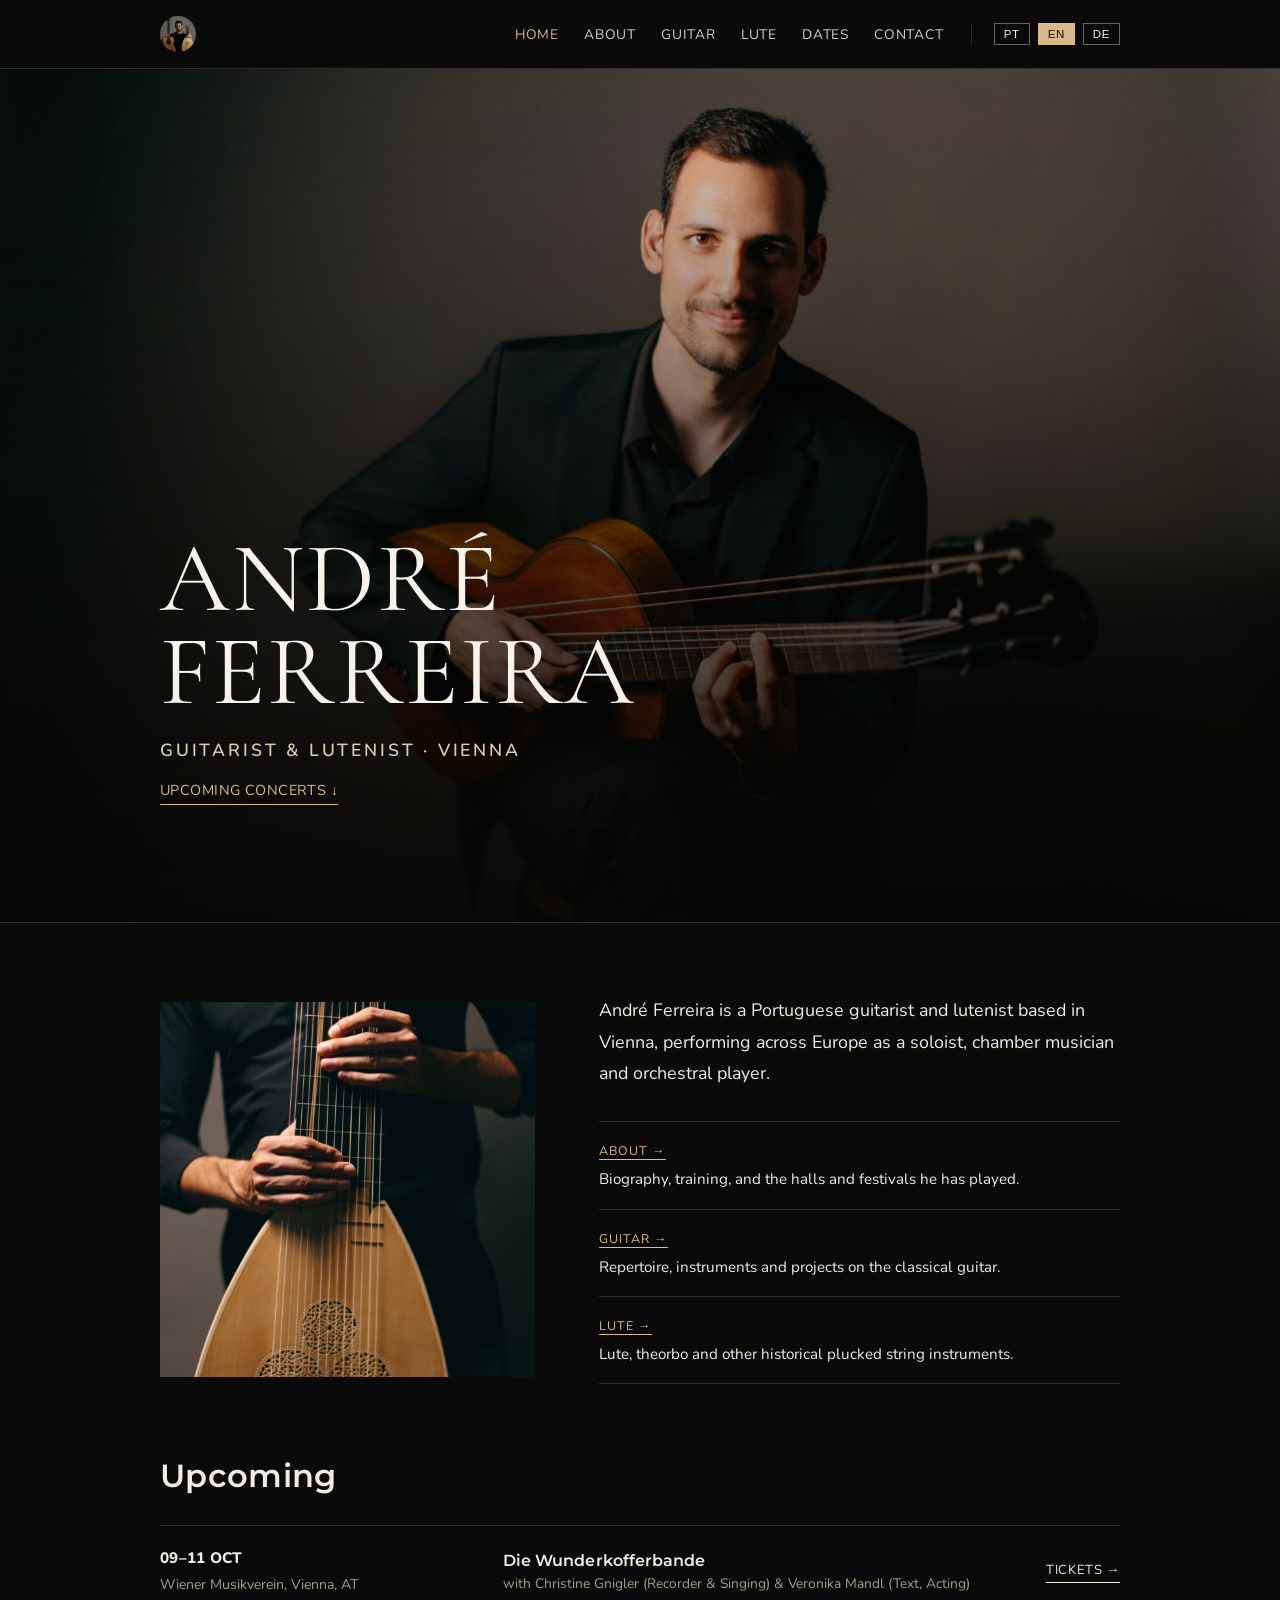
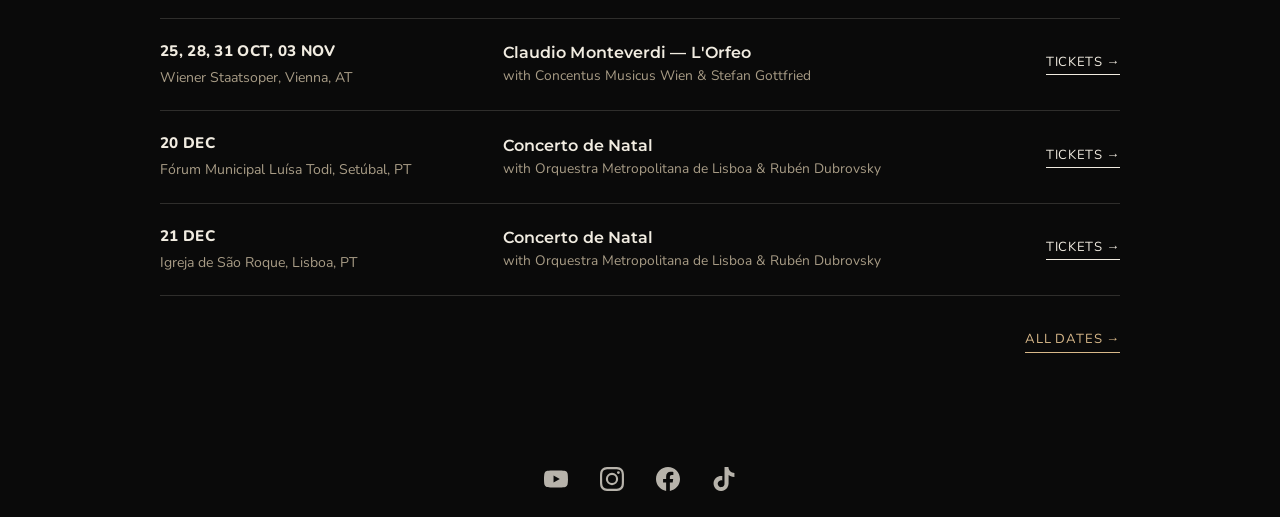
==== index.html @ c520667d "ensino now part of about text" ====
<!DOCTYPE html>
<html lang="pt">
<head>
<title>André Ferreira — Guitarrista &amp; Alaudista</title>
<meta name="description" content="André Ferreira, guitarrista e alaudista português radicado em Viena. Concertos, biografia e contacto.">
<!-- The hero photo is the LCP element. It is a CSS background, so the browser
     cannot discover it until style.css has parsed; this starts it immediately. -->
<link rel="preload" as="image" href="assets/img/hero.jpg" fetchpriority="high">
<!-- head:start -->
<meta charset="UTF-8">
<meta name="viewport" content="width=device-width, initial-scale=1.0">
<!-- Fonts: connect early and load without blocking render. Only the weights
     the CSS actually uses are requested — Cormorant is the hero name alone
     (400), Montserrat the headings (600/700), Nunito the body (400) plus
     600/700/800 for the eyebrow, concert dates and video caption. -->
<link rel="preconnect" href="https://fonts.googleapis.com">
<link rel="preconnect" href="https://fonts.gstatic.com" crossorigin>
<link rel="preload" as="style" href="https://fonts.googleapis.com/css2?family=Cormorant+Garamond:wght@400&family=Montserrat:wght@600;700&family=Nunito:wght@400;600;700;800&display=swap">
<link rel="stylesheet" href="https://fonts.googleapis.com/css2?family=Cormorant+Garamond:wght@400&family=Montserrat:wght@600;700&family=Nunito:wght@400;600;700;800&display=swap" media="print" onload="this.media='all'">
<noscript><link rel="stylesheet" href="https://fonts.googleapis.com/css2?family=Cormorant+Garamond:wght@400&family=Montserrat:wght@600;700&family=Nunito:wght@400;600;700;800&display=swap"></noscript>
<link rel="icon" type="image/png" sizes="32x32" href="assets/img/favicon-32.png">
<link rel="icon" type="image/png" sizes="192x192" href="assets/img/favicon-192.png">
<!-- iOS ignores transparency here and composites onto black, so this one
     is the plain square photo and iOS applies its own rounded mask. -->
<link rel="apple-touch-icon" href="assets/img/apple-touch-icon.png">
<link rel="stylesheet" href="assets/css/style.css">
<!-- head:end -->
</head>
<body>

<!-- nav:start -->
  <header class="topbar">
    <a class="mono" href="index.html">
      <img src="assets/img/logo-128.jpg" alt="André Ferreira — início">
    </a>
    <button class="burger" id="burgerBtn" aria-label="Menu" aria-expanded="false">
      <span></span><span></span><span></span>
    </button>
    <nav class="menu" id="menu">
      <a href="index.html" aria-current="page" data-i18n="nav.home">Início</a>
      <a href="pages/about.html" data-i18n="nav.about">Sobre</a>
      <a href="pages/guitar.html" data-i18n="nav.guitar">Guitarra</a>
      <a href="pages/lute.html" data-i18n="nav.lute">Alaúde</a>
      <a href="pages/dates.html" data-i18n="nav.dates">Datas</a>
      <a href="pages/contact.html" data-i18n="nav.contact">Contacto</a>
      <div class="langs">
        <button data-lang="pt" aria-pressed="true">PT</button>
        <button data-lang="en" aria-pressed="false">EN</button>
        <button data-lang="de" aria-pressed="false">DE</button>
      </div>
    </nav>
  </header>
<!-- nav:end -->

  <section class="hero">
    <div class="hero-inner">
      <h1 data-i18n="hero.name">André<br>Ferreira</h1>
      <p class="eyebrow" data-i18n="hero.eyebrow">Guitarra &amp; Alaúde · Viena</p>
      <a class="cta" href="#concerts" data-i18n="hero.cta">Próximos concertos ↓</a>
    </div>
  </section>

  <section class="intro">
    <div class="intro-photo">
      <img src="assets/img/bio.jpg" alt="André Ferreira a tocar alaúde" loading="lazy">
    </div>
    <div class="intro-body">
      <div class="intro-text" data-i18n="home.about">
      <!-- text:home.about:start -->
      <p>André Ferreira é guitarrista e alaudista português, com base em Viena. Dedica-se à guitarra clássica e aos instrumentos históricos de corda dedilhada, apresentando-se a solo, em música de câmara e com agrupamentos especializados em música antiga.</p>
      <!-- text:home.about:end -->
    </div>
      <div class="intro-links">
        <a class="ilink" href="pages/about.html">
          <span class="ilabel" data-i18n="nav.about">Sobre</span>
          <span class="idesc" data-i18n="home.about.d">Percurso artístico, ensino, colaborações, salas e festivais.</span>
        </a>
        <a class="ilink" href="pages/guitar.html">
          <span class="ilabel" data-i18n="nav.guitar">Guitarra</span>
          <span class="idesc" data-i18n="home.guitar.d">Repertório, projetos e colaborações.</span>
        </a>
        <a class="ilink" href="pages/lute.html">
          <span class="ilabel" data-i18n="nav.lute">Alaúde</span>
          <span class="idesc" data-i18n="home.lute.d">Alaúde e tiorba, repertório e projetos.</span>
        </a>
      </div>
    </div>
  </section>

  <section class="concerts-wrap" id="concerts">
    <h2 data-i18n="home.dates.h">Próximos</h2>
    <!-- events:next:start -->
      <div class="clist">
        <div class="crow">
          <div class="when">
            <time class="date" datetime="2026-10-09" data-end="2026-10-11" data-pt="09–11 OUT" data-en="09–11 OCT" data-de="09–11 OKT">09–11 OUT</time>
            <div class="venue">Wiener Musikverein, Vienna, AT</div>
          </div>
          <div class="title">
            <span class="tname" data-pt="Die Wunderkofferbande" data-en="Die Wunderkofferbande" data-de="Die Wunderkofferbande">Die Wunderkofferbande</span>
            <span class="performers" data-pt="com Christine Gnigler (Recorder &amp; Singing) &amp; Veronika Mandl (Text, Acting)" data-en="with Christine Gnigler (Recorder &amp; Singing) &amp; Veronika Mandl (Text, Acting)" data-de="mit Christine Gnigler (Recorder &amp; Singing) &amp; Veronika Mandl (Text, Acting)">com Christine Gnigler (Recorder &amp; Singing) &amp; Veronika Mandl (Text, Acting)</span>
          </div>
          <a class="tix" href="https://musikverein.at/konzert/?id=000e0e8f" target="_blank" rel="noopener" data-i18n="concerts.tickets">Bilhetes →</a>
        </div>
        <div class="crow">
          <div class="when">
            <time class="date" datetime="2026-10-25" data-dates="2026-10-25 2026-10-28 2026-10-31 2026-11-03" data-pt="25, 28, 31 OUT, 03 NOV" data-en="25, 28, 31 OCT, 03 NOV" data-de="25, 28, 31 OKT, 03 NOV">25, 28, 31 OUT, 03 NOV</time>
            <div class="venue">Wiener Staatsoper, Vienna, AT</div>
          </div>
          <div class="title">
            <span class="tname" data-pt="Claudio Monteverdi — L&#x27;Orfeo" data-en="Claudio Monteverdi — L&#x27;Orfeo" data-de="Claudio Monteverdi — L&#x27;Orfeo">Claudio Monteverdi — L&#x27;Orfeo</span>
            <span class="performers" data-pt="com Concentus Musicus Wien &amp; Stefan Gottfried" data-en="with Concentus Musicus Wien &amp; Stefan Gottfried" data-de="mit Concentus Musicus Wien &amp; Stefan Gottfried">com Concentus Musicus Wien &amp; Stefan Gottfried</span>
          </div>
          <a class="tix" href="https://www.wiener-staatsoper.at/kalender/detail/lorfeo/2026-10-28/" target="_blank" rel="noopener" data-i18n="concerts.tickets">Bilhetes →</a>
        </div>
        <div class="crow">
          <div class="when">
            <time class="date" datetime="2026-12-20" data-pt="20 DEZ" data-en="20 DEC" data-de="20 DEZ">20 DEZ</time>
            <div class="venue">Fórum Municipal Luísa Todi, Setúbal, PT</div>
          </div>
          <div class="title">
            <span class="tname" data-pt="Concerto de Natal" data-en="Concerto de Natal" data-de="Concerto de Natal">Concerto de Natal</span>
            <span class="performers" data-pt="com Orquestra Metropolitana de Lisboa &amp; Rubén Dubrovsky" data-en="with Orquestra Metropolitana de Lisboa &amp; Rubén Dubrovsky" data-de="mit Orquestra Metropolitana de Lisboa &amp; Rubén Dubrovsky">com Orquestra Metropolitana de Lisboa &amp; Rubén Dubrovsky</span>
          </div>
          <a class="tix" href="https://www.metropolitana.pt/programacao/concerto-de-natal-13/" target="_blank" rel="noopener" data-i18n="concerts.tickets">Bilhetes →</a>
        </div>
        <div class="crow">
          <div class="when">
            <time class="date" datetime="2026-12-21" data-pt="21 DEZ" data-en="21 DEC" data-de="21 DEZ">21 DEZ</time>
            <div class="venue">Igreja de São Roque, Lisboa, PT</div>
          </div>
          <div class="title">
            <span class="tname" data-pt="Concerto de Natal" data-en="Concerto de Natal" data-de="Concerto de Natal">Concerto de Natal</span>
            <span class="performers" data-pt="com Orquestra Metropolitana de Lisboa &amp; Rubén Dubrovsky" data-en="with Orquestra Metropolitana de Lisboa &amp; Rubén Dubrovsky" data-de="mit Orquestra Metropolitana de Lisboa &amp; Rubén Dubrovsky">com Orquestra Metropolitana de Lisboa &amp; Rubén Dubrovsky</span>
          </div>
          <a class="tix" href="https://www.metropolitana.pt/programacao/concerto-de-natal-14/" target="_blank" rel="noopener" data-i18n="concerts.tickets">Bilhetes →</a>
        </div>
      </div>
    <!-- events:next:end -->
    <a class="cta cta-block" href="pages/dates.html" data-i18n="home.dates.all">Todas as datas →</a>
  </section>


<!-- footer:start -->
  <footer class="foot">
    <!-- Icons are inline SVG so they inherit currentColor and cost no extra
         request. aria-label carries the name; the glyph itself is decorative. -->
    <ul class="social">
      <li><a href="https://www.youtube.com/@andrealmeidaferreira" target="_blank" rel="noopener" aria-label="YouTube">
        <svg viewBox="0 0 24 24" aria-hidden="true"><path d="M23.498 6.186a3.016 3.016 0 0 0-2.122-2.136C19.505 3.545 12 3.545 12 3.545s-7.505 0-9.377.505A3.017 3.017 0 0 0 .502 6.186C0 8.07 0 12 0 12s0 3.93.502 5.814a3.016 3.016 0 0 0 2.122 2.136c1.871.505 9.376.505 9.376.505s7.505 0 9.377-.505a3.015 3.015 0 0 0 2.122-2.136C24 15.93 24 12 24 12s0-3.93-.502-5.814zM9.545 15.568V8.432L15.818 12l-6.273 3.568z"/></svg>
      </a></li>
      <li><a href="https://www.instagram.com/andreferreira_music" target="_blank" rel="noopener" aria-label="Instagram">
        <svg viewBox="0 0 24 24" aria-hidden="true"><path d="M12 2.163c3.204 0 3.584.012 4.85.07 3.252.148 4.771 1.691 4.919 4.919.058 1.265.069 1.645.069 4.849 0 3.205-.012 3.584-.069 4.849-.149 3.225-1.664 4.771-4.919 4.919-1.266.058-1.644.07-4.85.07-3.204 0-3.584-.012-4.849-.07-3.26-.149-4.771-1.699-4.919-4.92-.058-1.265-.07-1.644-.07-4.849 0-3.204.013-3.583.07-4.849.149-3.227 1.664-4.771 4.919-4.919 1.266-.057 1.645-.069 4.849-.069zM12 0C8.741 0 8.333.014 7.053.072 2.695.272.273 2.69.073 7.052.014 8.333 0 8.741 0 12c0 3.259.014 3.668.072 4.948.2 4.358 2.618 6.78 6.98 6.98C8.333 23.986 8.741 24 12 24c3.259 0 3.668-.014 4.948-.072 4.354-.2 6.782-2.618 6.979-6.98.059-1.28.073-1.689.073-4.948 0-3.259-.014-3.667-.072-4.947-.196-4.354-2.617-6.78-6.979-6.98C15.668.014 15.259 0 12 0zm0 5.838a6.162 6.162 0 1 0 0 12.324 6.162 6.162 0 0 0 0-12.324zM12 16a4 4 0 1 1 0-8 4 4 0 0 1 0 8zm6.406-11.845a1.44 1.44 0 1 0 0 2.881 1.44 1.44 0 0 0 0-2.881z"/></svg>
      </a></li>
      <li><a href="https://www.facebook.com/profile.php?id=61575838910372" target="_blank" rel="noopener" aria-label="Facebook">
        <svg viewBox="0 0 24 24" aria-hidden="true"><path d="M24 12.073c0-6.627-5.373-12-12-12s-12 5.373-12 12c0 5.99 4.388 10.954 10.125 11.854v-8.385H7.078v-3.47h3.047V9.43c0-3.007 1.792-4.669 4.533-4.669 1.312 0 2.686.235 2.686.235v2.953H15.83c-1.491 0-1.956.925-1.956 1.874v2.25h3.328l-.532 3.47h-2.796v8.385C19.612 23.027 24 18.062 24 12.073z"/></svg>
      </a></li>
      <li><a href="https://www.tiktok.com/@andreferreira_music" target="_blank" rel="noopener" aria-label="TikTok">
        <svg viewBox="0 0 24 24" aria-hidden="true"><path d="M12.525.02c1.31-.02 2.61-.01 3.91-.02.08 1.53.63 3.09 1.75 4.17 1.12 1.11 2.7 1.62 4.24 1.79v4.03c-1.44-.05-2.89-.35-4.2-.97-.57-.26-1.1-.59-1.62-.93-.01 2.92.01 5.84-.02 8.75-.08 1.4-.54 2.79-1.35 3.94-1.31 1.92-3.58 3.17-5.91 3.21-1.43.08-2.86-.31-4.08-1.03-2.02-1.19-3.44-3.37-3.65-5.71-.02-.5-.03-1-.01-1.49.18-1.9 1.12-3.72 2.58-4.96 1.66-1.44 3.98-2.13 6.15-1.72.02 1.48-.04 2.96-.04 4.44-.99-.32-2.15-.23-3.02.37-.63.41-1.11 1.04-1.36 1.75-.21.51-.15 1.07-.14 1.61.24 1.64 1.82 3.02 3.5 2.87 1.12-.01 2.19-.66 2.77-1.61.19-.33.4-.67.41-1.06.1-1.79.06-3.57.07-5.36.01-4.03-.01-8.05.02-12.07z"/></svg>
      </a></li>
    </ul>
  </footer>

  <!-- Page texts, generated from content/<page>/<block>_<lang>.md. Loaded first so
       main.js can merge it into its own dictionary. -->
  <script src="assets/js/content.js"></script>
  <script src="assets/js/main.js"></script>
<!-- footer:end -->
</body>
</html>
---- assets/css/style.css ----
/* André Ferreira — site styles
   Palette: all-black ground, light cream type, light-wood accent.
   Fonts: Cormorant Garamond (display) + Nunito (body).
*/

:root{
  --black:#0a0a0a; --bg:#0a0a0a; --ink:#f1ece1; --sub:#a89c86; --line:rgba(241,236,225,.16); --wood:#d9b98a;
  /* --font-display is the hero name only; everything else that used to be
     Cormorant is now the geometric sans. */
  --font-display:'Cormorant Garamond',Georgia,serif;
  --font-heading:'Montserrat',-apple-system,BlinkMacSystemFont,'Segoe UI',sans-serif;
  --font-body:'Nunito',-apple-system,BlinkMacSystemFont,'Segoe UI',sans-serif;
  /* Lateral gutters: one eighth of the viewport each side, so content sits in
     the middle six columns of a notional 8. Floored so phones keep a usable
     margin rather than 12.5% of 375px. */
  --pad:max(22px,12.5vw);
}

*{ box-sizing:border-box; }
/* In-page jumps would otherwise land with the heading tucked under the sticky
   bar, which is 69px tall. */
[id]{ scroll-margin-top:88px; }
html{ scroll-behavior:smooth; }
@media(prefers-reduced-motion:reduce){ html{ scroll-behavior:auto; } }
html,body{ margin:0; padding:0; }
body{ background:var(--bg); color:var(--ink); font-family:var(--font-body); }
a{ color:inherit; }
img{ max-width:100%; display:block; }

/* top bar */
/* Sticky rather than fixed: it stays in normal flow, so the hero still
   starts below it instead of sliding under and losing the top of the photo.
   The hairline matters — bar and page background are the same black, so
   without it content appears to dissolve into the bar as you scroll. */
.topbar{ background:var(--black); color:#f2ede2; display:flex; align-items:center; justify-content:space-between;
  padding:16px var(--pad); gap:clamp(14px,2vw,32px); position:sticky; top:0; z-index:10; border-bottom:1px solid var(--line); }
/* The circle is CSS, not a pre-masked file — the source stays a plain square. */
.mono{ width:36px; height:36px; border-radius:50%; overflow:hidden; display:block;
  flex:0 0 auto; text-decoration:none; background:#131010; }
.mono img{ width:100%; height:100%; object-fit:cover; display:block; }
.burger{ appearance:none; background:none; border:0; cursor:pointer; padding:6px; display:flex; flex-direction:column; gap:5px; }
.burger span{ width:24px; height:2px; background:#f2ede2; display:block; }
.menu{ position:absolute; top:100%; right:var(--pad); background:var(--black); color:#f2ede2; padding:18px 22px; display:none; flex-direction:column; gap:12px; min-width:200px; border:1px solid rgba(242,237,226,.15); z-index:5; }
.menu.open{ display:flex; }
.menu a{ text-decoration:none; color:inherit; font-size:.86rem; letter-spacing:.05em; text-transform:uppercase; opacity:.88; }
.menu a:hover{ opacity:1; }
.menu a[aria-current="page"]{ opacity:1; color:var(--wood); }
.menu .langs{ display:flex; gap:8px; padding-top:8px; border-top:1px solid rgba(242,237,226,.15); }
.menu .langs button{ appearance:none; background:none; border:1px solid rgba(242,237,226,.4); color:#f2ede2; font-size:.72rem; letter-spacing:.05em; padding:4px 9px; cursor:pointer; }
.menu .langs button[aria-pressed="true"]{ background:var(--wood); border-color:var(--wood); color:#141005; }

/* Narrow first: the menu is a dropdown behind the burger. From 768px up — iPad
   portrait included — there is room for all six items plus the language buttons
   on one line, so the whole thing flattens into the bar and the burger goes.
   Width, not user agent: iPadOS Safari reports itself as macOS, so sniffing
   would miss the very device this targets. */
@media(min-width:768px){
  .burger{ display:none; }
  .menu{ position:static; display:flex; flex-direction:row; align-items:center;
    gap:clamp(14px,2vw,30px); background:none; border:0; padding:0; min-width:0; }
  .menu .langs{ padding:0 0 0 clamp(14px,1.8vw,22px); margin-left:2px;
    border-top:0; border-left:1px solid rgba(242,237,226,.15); }
}
/* Comfortable tap targets while it is still a dropdown. */
@media(max-width:767px){
  .menu{ gap:2px; padding:10px 22px 18px; }
  .menu a{ padding:9px 0; }
}

/* hero */
/* The hero box carries the photo's own 3:2 ratio and nothing else constrains
   its height, so the image always scales to the page width and `cover` has
   nothing to crop — no min-height, which would make the box taller than 3:2 on
   narrower windows and clip the sides instead. */
.hero{ position:relative; aspect-ratio:3/2; background:
    linear-gradient(180deg, rgba(6,5,4,.05) 0%, rgba(6,5,4,.75) 78%, rgba(6,5,4,.92) 100%),
    /* Top-anchored so the head is never cut in the cropped (narrow) case. */
    url('../img/hero.jpg') 50% 0% / cover no-repeat,
    radial-gradient(circle at 32% 30%, #6b5d4f 0%, #453a30 42%, #221c16 100%);
  display:block; }
/* The hero is now taller than the screen on most displays, so the name is
   pinned to the bottom of the FIRST screenful rather than the bottom of the
   photo — otherwise it would open below the fold. Falls back to the hero's own
   bottom when the photo is the shorter of the two. */
/* Phones: a 3:2 landscape frame is only about 260px tall at 390px wide, which
   wastes the screen and pulls the next section up into view. Drop the ratio and
   give it most of the viewport instead — `cover` then scales the photo by
   height and trims the sides, so it reads as a portrait crop and nothing is
   lost off the top. svh rather than vh so mobile browser chrome doesn't make
   the hero taller than the visible area. */
@media(max-width:767px){
  .hero{ aspect-ratio:auto; min-height:82vh; min-height:82svh; }
}

.hero-inner{ position:absolute; left:0; right:0; top:0; height:min(88vh,100%);
  display:flex; flex-direction:column; justify-content:flex-end; align-items:flex-start;
  padding:0 var(--pad) clamp(30px,6vw,56px); color:#f7f3ea; }
.hero .eyebrow{ font-size:1.1rem; letter-spacing:.16em; text-transform:uppercase; margin:0 0 18px; color:#d9cdb2; font-weight:600; }
/* 7vw rather than 9vw: the cap is then reached at ~1417px instead of ~1102px,
   so the name starts scaling down as soon as the window leaves a full
   desktop width rather than holding its maximum well into laptop sizes. */
.hero h1{ font-family:var(--font-display); font-weight:400; font-size:clamp(3rem,9vw,6.2rem); line-height:.94; letter-spacing:.02em; text-transform:uppercase; margin:0 0 20px; text-wrap:balance; }
.hero .cta{ display:inline-flex; align-items:center; gap:8px; text-decoration:none; font-size:0.9rem; letter-spacing:.03em; padding-bottom:4px; }

/* bio */
/* photo beside a block of text — about / guitar / lute / contact.
   The four page photos are all 2:3 portrait. */
.split{ padding:clamp(40px,7vw,80px) var(--pad); display:grid; grid-template-columns:0.72fr 1fr;
  gap:clamp(28px,5vw,64px); align-items:center; }
.split-photo{ aspect-ratio:2/3; overflow:hidden; background:#131010; }
.split-photo img{ width:100%; height:100%; object-fit:cover; }
/* No max-width: the column itself is the measure, and the page's 1/8 gutter
   is the only thing holding the text off the right edge. */
.bio-body p{ font-size:1.12rem; line-height:1.75; color:var(--ink); margin:0 0 26px; }
.bio-body p:last-child{ margin-bottom:0; }
@media(max-width:767px){
  .split{ grid-template-columns:1fr; }
  .split-photo{ max-width:340px; }
}
/* Tablet: keep the two columns, but the text column runs tall at this width,
   which left the photo looking small and stranded mid-paragraph. Widen its
   share and align both to the top so they start on the same line. */
@media(min-width:768px) and (max-width:1023px){
  .split, .intro{ grid-template-columns:0.95fr 1fr; align-items:start; }
  /* Wider gutters mean less room for the bar; tighten it instead of dropping
     back to a burger at a width where the full nav still reads fine. */
  .menu{ gap:clamp(10px,1.4vw,18px); }
  .menu a{ font-size:.78rem; letter-spacing:.03em; }
  .menu .langs{ padding-left:12px; }
  .menu .langs button{ font-size:.66rem; padding:3px 7px; }
}

/* concerts */
.concerts-wrap{ padding:0 var(--pad) clamp(48px,8vw,88px); }
.concerts-wrap h2{ font-family:var(--font-heading); font-weight:600; font-size:clamp(1.5rem,2.6vw,2rem); letter-spacing:.01em; margin:0 0 30px; }
.concerts-wrap .note{ font-size:.82rem; color:var(--sub); margin:0 0 30px; }
.clist{ border-top:1px solid var(--line); }
/* Year markers in the archive. */
.cyear{ font-family:var(--font-heading); font-weight:700; font-size:1.35rem; letter-spacing:.06em;
  color:var(--ink); margin:0; padding:clamp(56px,7.5vw,112px) 0 14px; border-bottom:1px solid var(--line); }
.cyear:first-child{ padding-top:16px; }
.crow{ display:grid; grid-template-columns:minmax(190px,0.62fr) 1fr auto; align-items:center; gap:16px; padding:22px 0; border-bottom:1px solid var(--line); }
.crow .date{ display:block; font-weight:800; font-size:.95rem; letter-spacing:.02em; font-variant-numeric:tabular-nums; white-space:nowrap; }
.crow .title{ font-size:1.02rem; }
.crow .tname{ display:block; font-family:var(--font-heading); font-weight:600; letter-spacing:.005em; }
.crow .performers{ display:block; font-size:.86rem; line-height:1.45; color:var(--sub); margin-top:4px; }
.crow .venue{ margin-top:7px; font-size:.88rem; line-height:1.45; color:var(--sub); }
.crow .tix{ text-decoration:none; font-size:.82rem; letter-spacing:.05em; text-transform:uppercase; white-space:nowrap; border-bottom:1px solid var(--ink); padding-bottom:3px; }
@media(max-width:760px){ .crow{ grid-template-columns:1fr; gap:4px; padding:18px 0; } .crow .tix{ justify-self:start; margin-top:6px; } }

/* video / teaching */
.band{ padding:clamp(44px,7vw,72px) var(--pad); border-top:1px solid var(--line); }
.band h2{ font-family:var(--font-heading); font-weight:600; font-size:1.5rem; letter-spacing:.01em; margin:0 0 22px; }
.band .note{ font-size:.82rem; color:var(--sub); margin:-14px 0 24px; }
.video-card{ max-width:720px; margin-inline:auto; }
.video-thumb{ appearance:none; padding:0; width:100%; display:block; cursor:pointer; color:inherit; font:inherit;
position:relative; aspect-ratio:16/9; overflow:hidden; border:0; background:
radial-gradient(circle at 68% 32%, #3a322a 0%, #1c1712 62%, #100d0a 100%); }
.video-thumb img{ width:100%; height:100%; object-fit:cover; }
.video-thumb .play{ position:absolute; inset:0; margin:auto; width:64px; height:64px; border-radius:50%; background:rgba(243,239,230,.92); display:flex; align-items:center; justify-content:center; transition:background .15s; }
.video-thumb .play svg{ width:20px; height:20px; fill:#141005; margin-left:3px; }
.video-thumb:hover .play, .video-thumb:focus-visible .play{ background:var(--wood); }
/* replaces .video-thumb once play is pressed */
.video-player{ position:relative; aspect-ratio:16/9; overflow:hidden; background:#000; }
.video-player iframe{ position:absolute; inset:0; width:100%; height:100%; border:0; }
.video-caption{ display:flex; justify-content:space-between; align-items:baseline; gap:12px; padding-top:14px; flex-wrap:wrap; }
.video-caption .vt{ font-size:1.02rem; font-weight:700; }
.video-caption .vl{ text-decoration:none; font-size:.82rem; letter-spacing:.05em; text-transform:uppercase; border-bottom:1px solid var(--ink); padding-bottom:3px; white-space:nowrap; }
.prose{ max-width:60ch; font-size:1.05rem; line-height:1.7; }
.split .prose{ max-width:none; }

/* page header — every page but home opens with one */
.page-head{ padding:clamp(40px,7vw,72px) var(--pad) clamp(18px,3vw,28px); }
.page-head h1{ font-family:var(--font-heading); font-weight:600; font-size:clamp(1.9rem,4vw,2.9rem);
  line-height:1; letter-spacing:.02em; text-transform:uppercase; margin:0; }

/* home: photo left, introduction and the three section links right.
   Sits on the page background — no cards, no lighter panels. */
.intro{ padding:clamp(44px,7vw,72px) var(--pad); border-top:1px solid var(--line);
  display:grid; grid-template-columns:0.72fr 1fr; gap:clamp(28px,5vw,64px); align-items:center; }
.intro-photo{ aspect-ratio:1/1; overflow:hidden; background:#131010; }
.intro-photo img{ width:100%; height:100%; object-fit:cover; }
.intro-text{ margin:0 0 clamp(22px,3vw,32px); font-size:1.12rem; line-height:1.75; color:var(--ink); max-width:52ch; }
.intro-text p{ margin:0 0 16px; }
.intro-text p:last-child{ margin-bottom:0; }
.intro-links{ display:flex; flex-direction:column; border-top:1px solid var(--line); }
.ilink{ display:block; text-decoration:none; color:inherit; padding:17px 0;
  border-bottom:1px solid var(--line); }
.ilabel{ display:inline-block; font-size:.78rem; letter-spacing:.08em; text-transform:uppercase;
  color:var(--wood); margin-bottom:7px; }
.ilabel::after{ content:' →'; }
.idesc{ display:block; font-size:.95rem; line-height:1.6; color:var(--ink); max-width:48ch; }
@media(max-width:767px){
  .intro{ grid-template-columns:1fr; }
  .intro-photo{ max-width:340px; }
}

/* a cta used as a standalone block rather than inside the hero */
/* .cta outside the hero had no rule at all, so this link fell back to browser
   defaults. Match the ticket links instead; .hero .cta still overrides it. */
.cta{ display:inline-flex; align-items:center; gap:8px; text-decoration:none;
  font-size:.82rem; letter-spacing:.06em; text-transform:uppercase;
  border-bottom:1px solid var(--wood); padding-bottom:4px; }
.cta:hover, .cta:focus-visible{ color:var(--wood); }
/* Pushed right so it lines up with the ticket links above it. display:flex
   (not the inline-flex it inherits from .cta) makes it block-level, which
   is what lets the auto left margin do the pushing; fit-content keeps the
   underline hugging the text rather than spanning the row. */
.cta-block{ display:flex; width:fit-content; margin:34px 0 0 auto; }
.prose + .cta{ margin-top:26px; }

/* dates page: the archive reads quieter than the upcoming list */
.concerts-wrap.past{ border-top:1px solid var(--line); padding-top:clamp(44px,7vw,72px); }
/* The archive never renders ticket links (build.py passes tickets=False), so
   it drops that third track and splits the full width evenly instead. */
/* No rule under the heading — the first year heading below it already carries
   one, and two lines 30px apart read as a mistake. */
.concerts-wrap.past .clist{ border-top:0; }
.concerts-wrap.past .crow{ padding:15px 0; grid-template-columns:1fr 1fr; }
.concerts-wrap.past .crow .date, .concerts-wrap.past .crow .tname{ color:var(--sub); }
.concerts-wrap.past .crow .performers{ font-size:.82rem; }

/* prose blocks are now containers holding paragraphs, not paragraphs */
.prose p{ margin:0 0 20px; }
.prose p:last-child{ margin-bottom:0; }

/* contact */
.contact-list{ list-style:none; margin:28px 0 0; padding:0; border-top:1px solid var(--line); max-width:560px; }
.contact-list li{ display:flex; flex-wrap:wrap; gap:6px 24px; align-items:baseline;
  padding:16px 0; border-bottom:1px solid var(--line); }
.contact-list .clabel{ flex:0 0 96px; font-size:.72rem; letter-spacing:.08em; text-transform:uppercase; color:var(--sub); }
.contact-list a{ text-decoration:none; border-bottom:1px solid var(--wood); padding-bottom:2px; }

/* contact: the press kit, under the email and sharing its column width. The
   link and the line under it are generated with the file itself
   (scripts/press_kit.py), so the size and photo count can't drift from what is
   actually in the zip — and a build that produced no kit leaves the block with
   nothing to click rather than a dead link. */
.presskit{ max-width:560px; margin-top:clamp(28px,4vw,40px); }
.presskit h2{ font-family:var(--font-heading); font-weight:600; font-size:1.15rem;
  letter-spacing:.01em; margin:0 0 9px; }
/* Set below the intro prose above it: this is a secondary offer, not a second
   paragraph of the same weight. */
.presskit .pk-desc{ font-size:.95rem; line-height:1.6; color:var(--ink); margin:0; max-width:48ch; }
.presskit .cta{ margin-top:20px; }
.presskit .pk-meta{ font-size:.78rem; letter-spacing:.04em; color:var(--sub); margin:12px 0 0; }

.foot{ background:var(--black); color:#e9e3d5; padding:26px var(--pad); display:flex; flex-wrap:wrap; gap:12px; justify-content:center; align-items:center; font-size:.82rem; }
.social{ list-style:none; display:flex; align-items:center; gap:32px; margin:0; padding:0; }
.social a{ display:block; color:#e9e3d5; opacity:.75; }
.social a:hover, .social a:focus-visible{ opacity:1; color:var(--wood); }
.social svg{ width:24px; height:24px; fill:currentColor; display:block; }

/* ---------- links -------------------------------------------------------
   One treatment for every text link: underlined in its own colour. The two
   directions are colour-swapped so you can tell at a glance whether a link
   keeps you on the site or takes you off it.
     stays here  -> wood, turns white on hover
     leaves here -> white, turns wood on hover
   "Leaves" is detected by target="_blank" and mailto:, both of which the
   markup already carries, so no extra classes are needed. */
.cta, .crow .tix, .video-caption .vl, .ilabel, .contact-list a{
  text-decoration:none;
  border-bottom:1px solid currentColor;
  color:var(--wood);
}
.cta:hover, .cta:focus-visible,
.crow .tix:hover, .crow .tix:focus-visible,
.video-caption .vl:hover, .video-caption .vl:focus-visible,
.ilink:hover .ilabel, .ilink:focus-visible .ilabel,
.contact-list a:hover, .contact-list a:focus-visible{ color:var(--ink); }

/* The class selectors above outrank a bare a[target], so the outbound rules
   repeat those classes to win the cascade rather than relying on order. */
a[target="_blank"], a[href^="mailto:"],
.cta[target="_blank"], .crow .tix[target="_blank"],
.video-caption .vl[target="_blank"],
.contact-list a[target="_blank"], .contact-list a[href^="mailto:"]{ color:var(--ink); }

a[target="_blank"]:hover, a[target="_blank"]:focus-visible,
a[href^="mailto:"]:hover, a[href^="mailto:"]:focus-visible,
.cta[target="_blank"]:hover, .cta[target="_blank"]:focus-visible,
.crow .tix[target="_blank"]:hover, .crow .tix[target="_blank"]:focus-visible,
.video-caption .vl[target="_blank"]:hover, .video-caption .vl[target="_blank"]:focus-visible,
.contact-list a[target="_blank"]:hover, .contact-list a[target="_blank"]:focus-visible,
.contact-list a[href^="mailto:"]:hover, .contact-list a[href^="mailto:"]:focus-visible{ color:var(--wood); }
/* Links inside the running text come from the Markdown — [label](url) in
   content/ — so they carry no class to hang a rule on. Same underline as
   every other text link; the colour rules above already tell a link that
   leaves the site from one that doesn't. */
.bio-body a, .prose a, .intro-text a{
  text-decoration:none;
  border-bottom:1px solid currentColor;
}

/* the footer icons keep their own scheme — no underline on a glyph */
.social a{ border-bottom:0; }
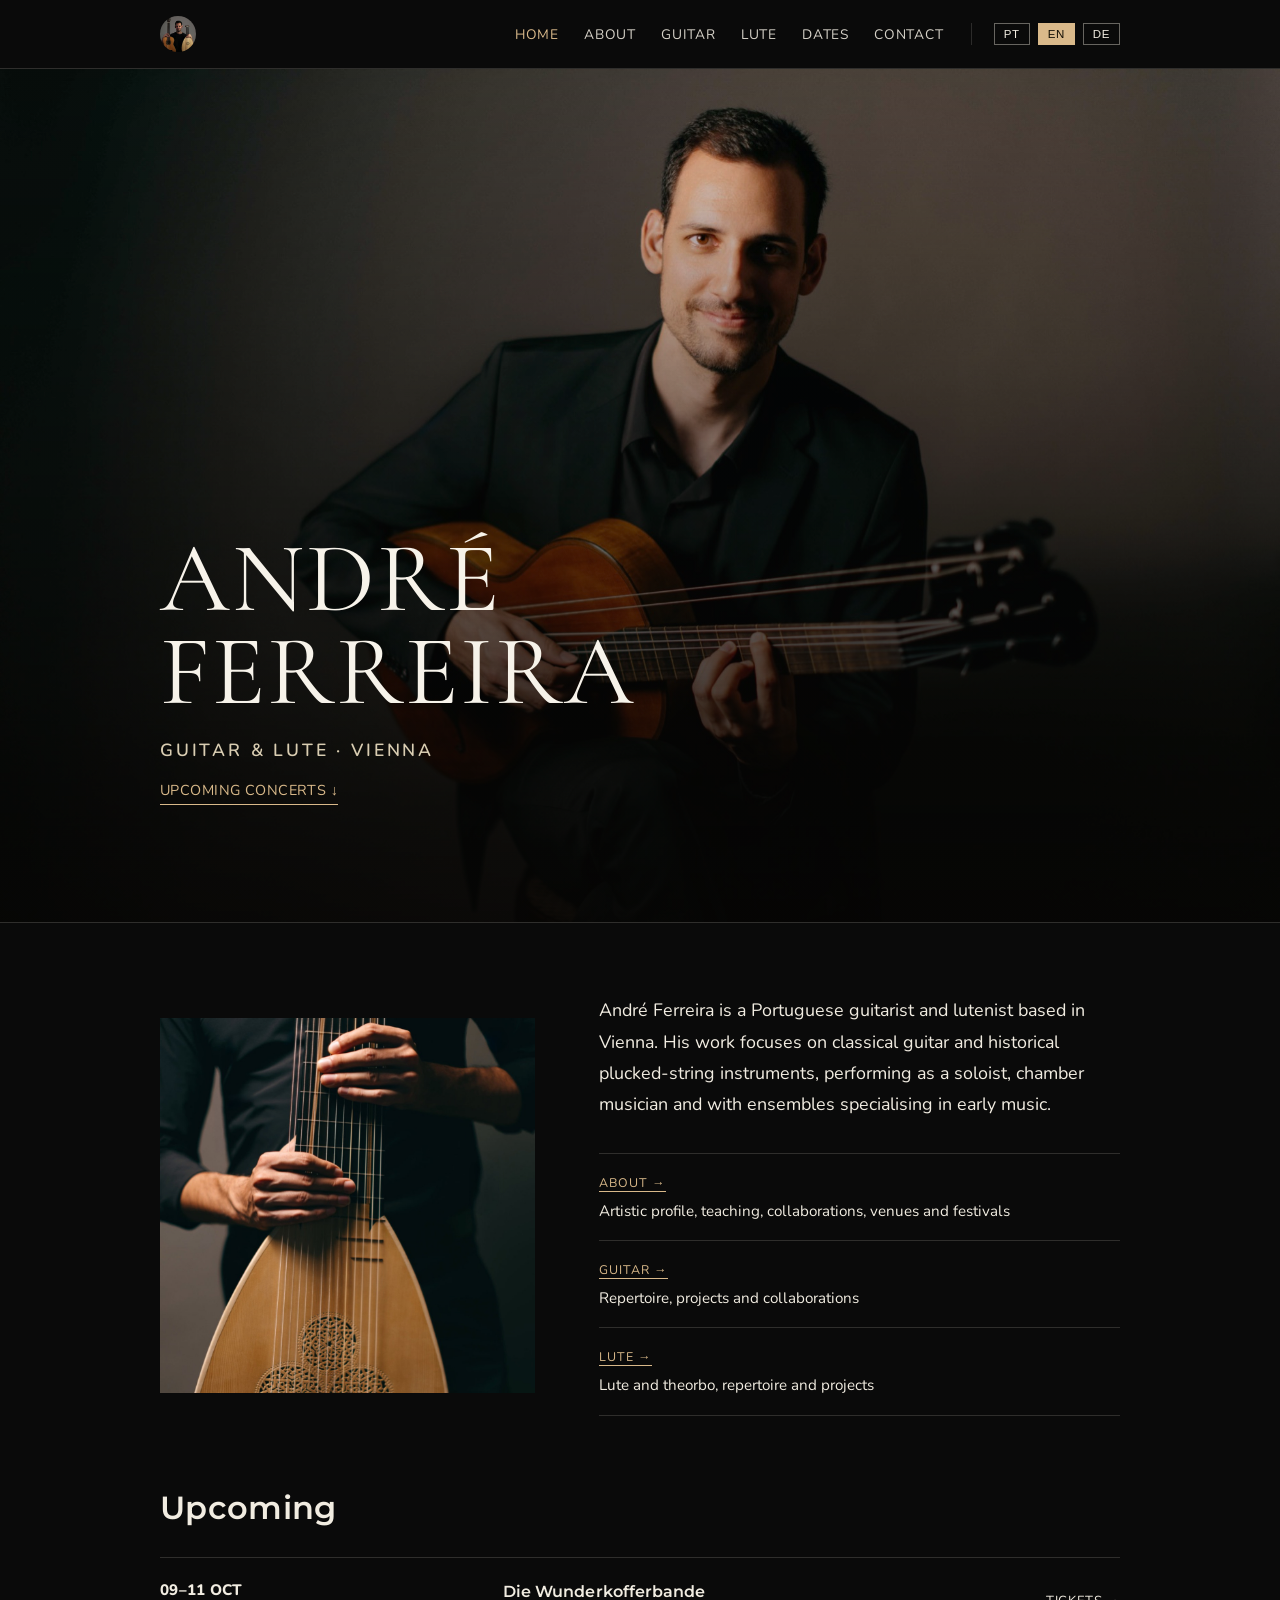
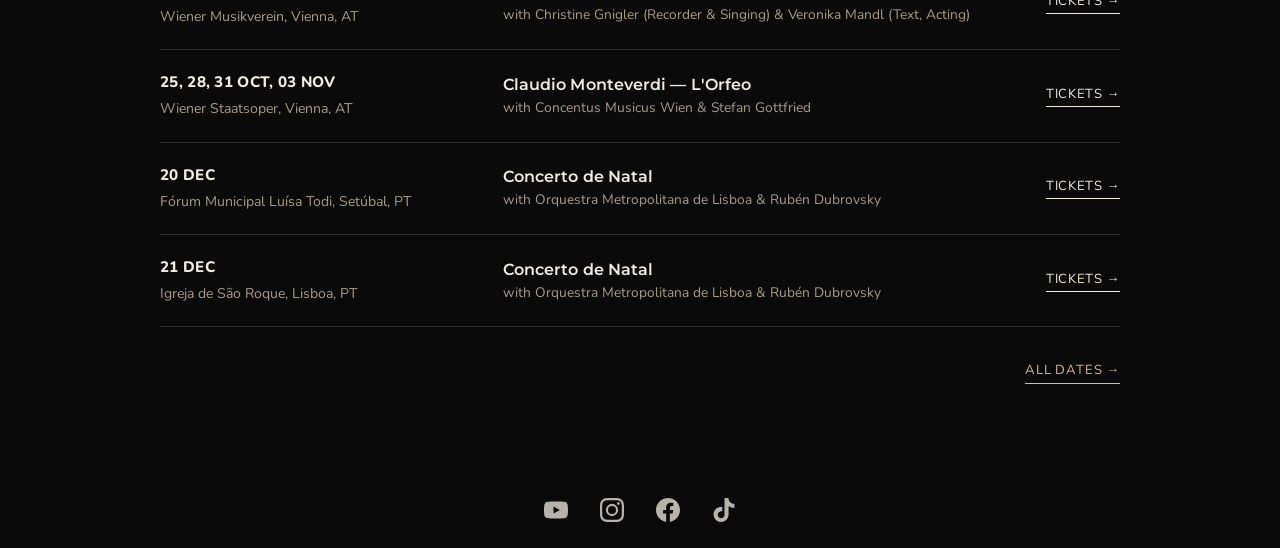
==== commit cf93bf39: "guitar md styling correction and photo switched with text" ====
--- a/index.html
+++ b/index.html
@@ -73,15 +73,15 @@
       <div class="intro-links">
         <a class="ilink" href="pages/about.html">
           <span class="ilabel" data-i18n="nav.about">Sobre</span>
-          <span class="idesc" data-i18n="home.about.d">Percurso artístico, ensino, colaborações, salas e festivais.</span>
+          <span class="idesc" data-i18n="home.about.d">Percurso artístico, ensino, colaborações, salas e festivais</span>
         </a>
         <a class="ilink" href="pages/guitar.html">
           <span class="ilabel" data-i18n="nav.guitar">Guitarra</span>
-          <span class="idesc" data-i18n="home.guitar.d">Repertório, projetos e colaborações.</span>
+          <span class="idesc" data-i18n="home.guitar.d">Repertório, projetos e colaborações</span>
         </a>
         <a class="ilink" href="pages/lute.html">
           <span class="ilabel" data-i18n="nav.lute">Alaúde</span>
-          <span class="idesc" data-i18n="home.lute.d">Alaúde e tiorba, repertório e projetos.</span>
+          <span class="idesc" data-i18n="home.lute.d">Alaúde e tiorba, repertório e projetos</span>
         </a>
       </div>
     </div>
--- a/assets/css/style.css
+++ b/assets/css/style.css
@@ -109,12 +109,22 @@
   gap:clamp(28px,5vw,64px); align-items:center; }
 .split-photo{ aspect-ratio:2/3; overflow:hidden; background:#131010; }
 .split-photo img{ width:100%; height:100%; object-fit:cover; }
+/* Guitar mirrors the split — words left, photo right — so two pages in a row
+   don't open with the same picture-then-text rhythm. The mirroring is done
+   with grid placement rather than by reordering the markup, so the photo
+   stays first in the source: stacked on a phone it still leads, as it does on
+   every other page. The column ratio flips with it, keeping the text on the
+   wider side. */
+.split.reverse{ grid-template-columns:1fr 0.72fr; }
+.split.reverse .split-photo{ grid-column:2; grid-row:1; }
+.split.reverse .split-body{ grid-column:1; grid-row:1; }
 /* No max-width: the column itself is the measure, and the page's 1/8 gutter
    is the only thing holding the text off the right edge. */
 .bio-body p{ font-size:1.12rem; line-height:1.75; color:var(--ink); margin:0 0 26px; }
 .bio-body p:last-child{ margin-bottom:0; }
 @media(max-width:767px){
-  .split{ grid-template-columns:1fr; }
+  .split, .split.reverse{ grid-template-columns:1fr; }
+  .split.reverse .split-photo, .split.reverse .split-body{ grid-column:auto; grid-row:auto; }
   .split-photo{ max-width:340px; }
 }
 /* Tablet: keep the two columns, but the text column runs tall at this width,
@@ -122,6 +132,7 @@
    share and align both to the top so they start on the same line. */
 @media(min-width:768px) and (max-width:1023px){
   .split, .intro{ grid-template-columns:0.95fr 1fr; align-items:start; }
+  .split.reverse{ grid-template-columns:1fr 0.95fr; }
   /* Wider gutters mean less room for the bar; tighten it instead of dropping
      back to a burger at a width where the full nav still reads fine. */
   .menu{ gap:clamp(10px,1.4vw,18px); }
@@ -169,6 +180,23 @@
 .prose{ max-width:60ch; font-size:1.05rem; line-height:1.7; }
 .split .prose{ max-width:none; }
 
+/* Headings written in the Markdown (## in content/) land inside a text block
+   with no class to hang a rule on. The site's heading face, sized to sit
+   under the page's own <h1> rather than compete with it; ### drops to the
+   small wood eyebrow the section labels use elsewhere. */
+.bio-body h2, .prose h2, .intro-text h2{
+  font-family:var(--font-heading); font-weight:600; font-size:1.3rem;
+  letter-spacing:.01em; line-height:1.3; margin:38px 0 14px;
+}
+.bio-body h3, .prose h3, .intro-text h3,
+.bio-body h4, .prose h4, .intro-text h4{
+  font-family:var(--font-heading); font-weight:600; font-size:.88rem;
+  letter-spacing:.08em; text-transform:uppercase; color:var(--wood);
+  margin:32px 0 10px;
+}
+/* A text that opens on a heading shouldn't push itself down the column. */
+.bio-body > :first-child, .prose > :first-child, .intro-text > :first-child{ margin-top:0; }
+
 /* page header — every page but home opens with one */
 .page-head{ padding:clamp(40px,7vw,72px) var(--pad) clamp(18px,3vw,28px); }
 .page-head h1{ font-family:var(--font-heading); font-weight:600; font-size:clamp(1.9rem,4vw,2.9rem);
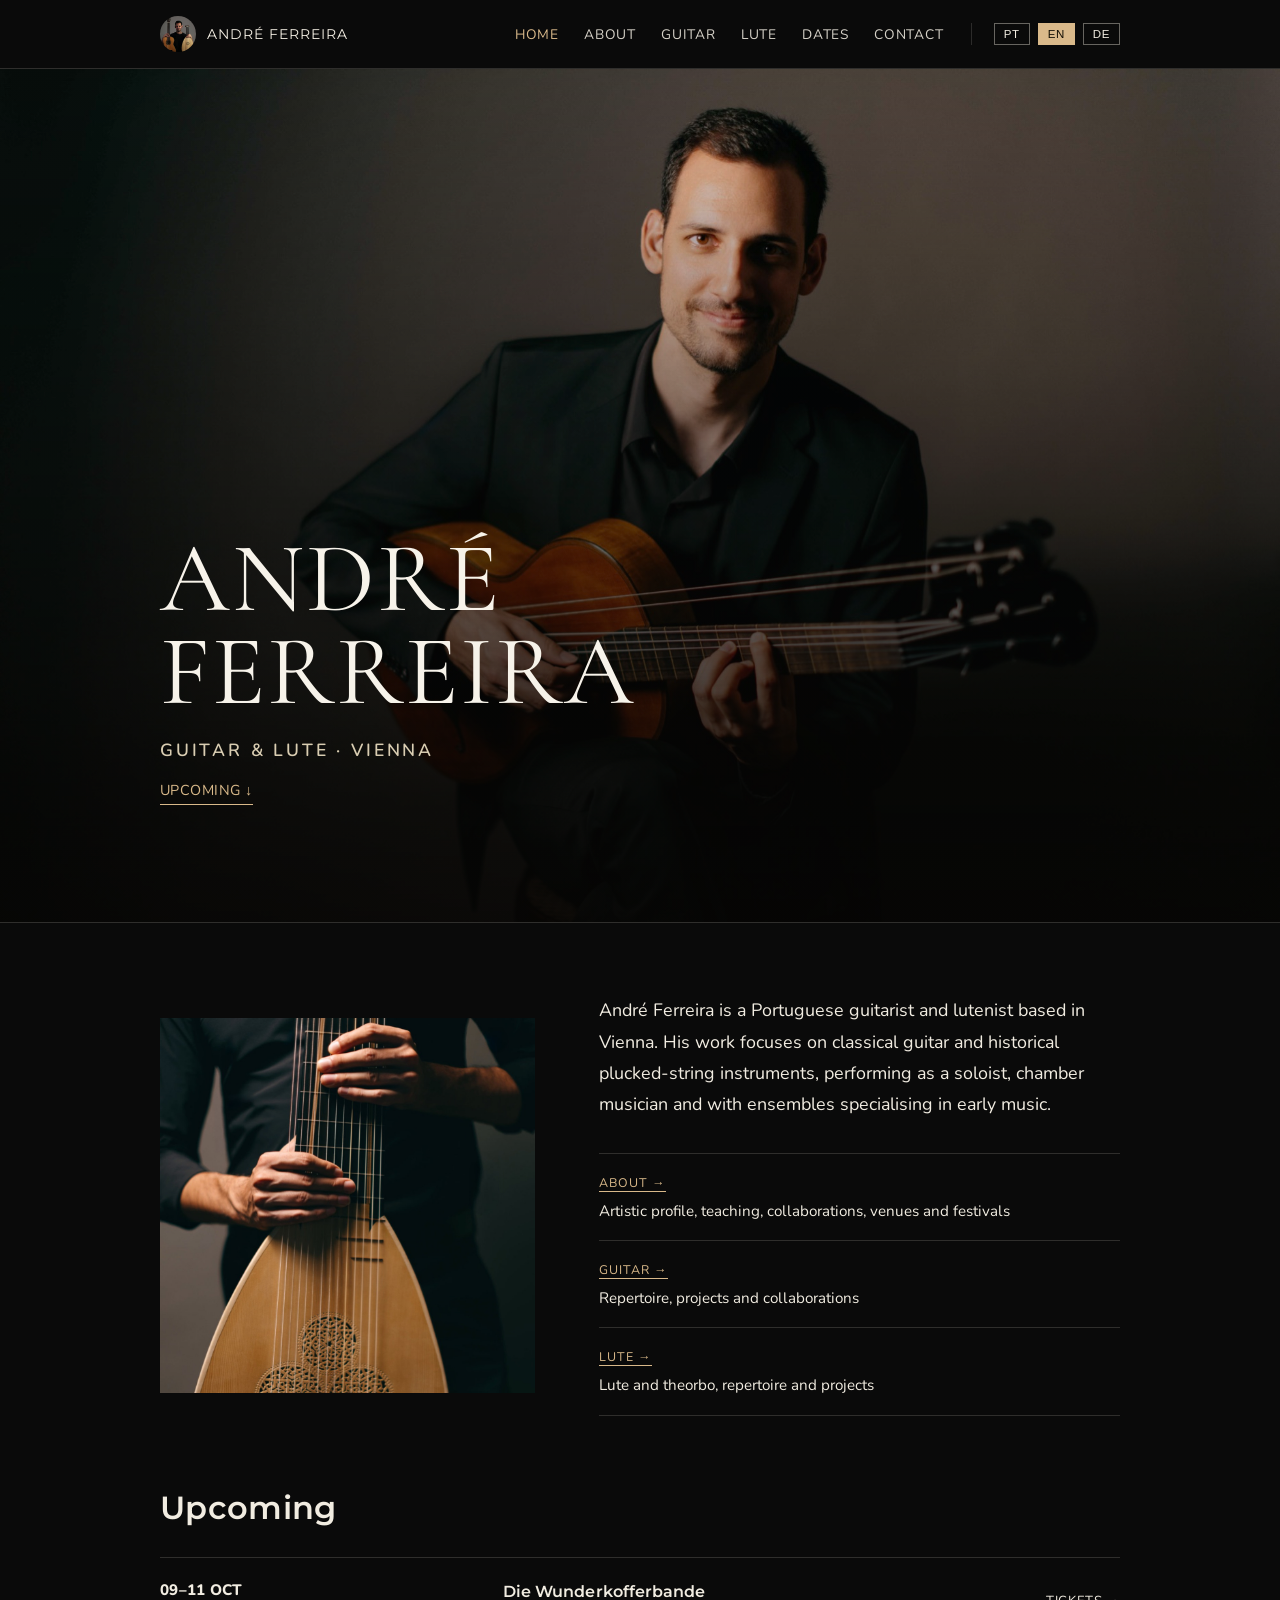
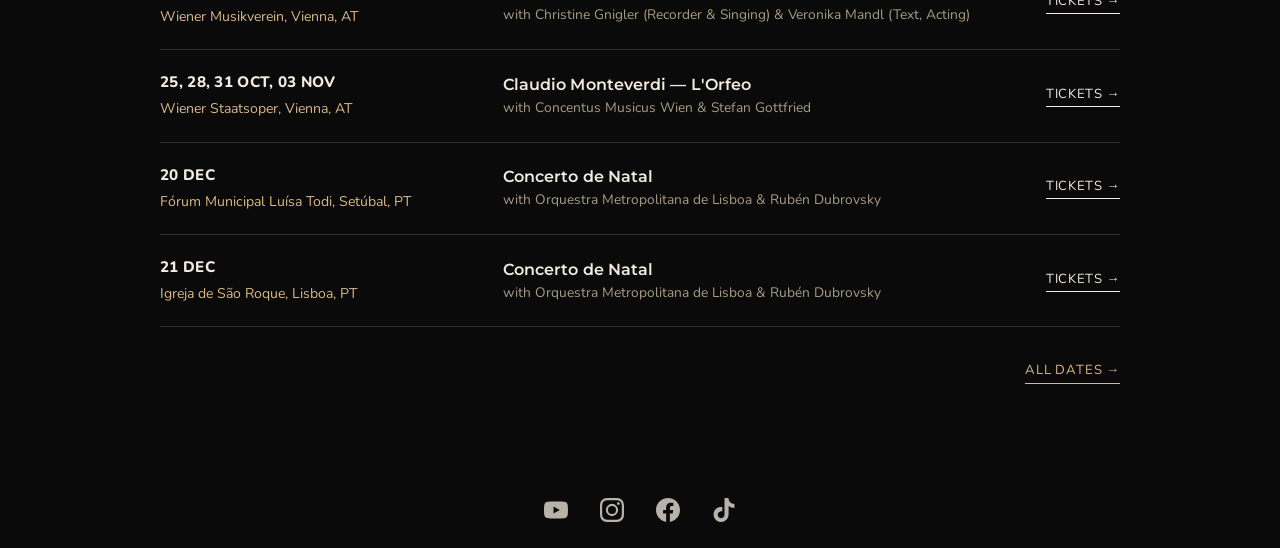
==== commit e9c2febd: "navbar now has andré ferreira next to the icon" ====
--- a/index.html
+++ b/index.html
@@ -11,13 +11,14 @@
 <meta name="viewport" content="width=device-width, initial-scale=1.0">
 <!-- Fonts: connect early and load without blocking render. Only the weights
      the CSS actually uses are requested — Cormorant is the hero name alone
-     (400), Montserrat the headings (600/700), Nunito the body (400) plus
-     600/700/800 for the eyebrow, concert dates and video caption. -->
+     (400), Montserrat the headings (600/700) plus 400 for the navbar name,
+     Nunito the body (400) plus 600/700/800 for the eyebrow, concert dates
+     and video caption. -->
 <link rel="preconnect" href="https://fonts.googleapis.com">
 <link rel="preconnect" href="https://fonts.gstatic.com" crossorigin>
-<link rel="preload" as="style" href="https://fonts.googleapis.com/css2?family=Cormorant+Garamond:wght@400&family=Montserrat:wght@600;700&family=Nunito:wght@400;600;700;800&display=swap">
-<link rel="stylesheet" href="https://fonts.googleapis.com/css2?family=Cormorant+Garamond:wght@400&family=Montserrat:wght@600;700&family=Nunito:wght@400;600;700;800&display=swap" media="print" onload="this.media='all'">
-<noscript><link rel="stylesheet" href="https://fonts.googleapis.com/css2?family=Cormorant+Garamond:wght@400&family=Montserrat:wght@600;700&family=Nunito:wght@400;600;700;800&display=swap"></noscript>
+<link rel="preload" as="style" href="https://fonts.googleapis.com/css2?family=Cormorant+Garamond:wght@400&family=Montserrat:wght@400;600;700&family=Nunito:wght@400;600;700;800&display=swap">
+<link rel="stylesheet" href="https://fonts.googleapis.com/css2?family=Cormorant+Garamond:wght@400&family=Montserrat:wght@400;600;700&family=Nunito:wght@400;600;700;800&display=swap" media="print" onload="this.media='all'">
+<noscript><link rel="stylesheet" href="https://fonts.googleapis.com/css2?family=Cormorant+Garamond:wght@400&family=Montserrat:wght@400;600;700&family=Nunito:wght@400;600;700;800&display=swap"></noscript>
 <link rel="icon" type="image/png" sizes="32x32" href="assets/img/favicon-32.png">
 <link rel="icon" type="image/png" sizes="192x192" href="assets/img/favicon-192.png">
 <!-- iOS ignores transparency here and composites onto black, so this one
@@ -30,8 +31,11 @@
 
 <!-- nav:start -->
   <header class="topbar">
-    <a class="mono" href="index.html">
-      <img src="assets/img/logo-128.jpg" alt="André Ferreira — início">
+    <a class="brand" href="index.html">
+      <span class="mono">
+        <img src="assets/img/logo-128.jpg" alt="">
+      </span>
+      <span class="brand-name">ANDRÉ FERREIRA</span>
     </a>
     <button class="burger" id="burgerBtn" aria-label="Menu" aria-expanded="false">
       <span></span><span></span><span></span>
@@ -56,7 +60,7 @@
     <div class="hero-inner">
       <h1 data-i18n="hero.name">André<br>Ferreira</h1>
       <p class="eyebrow" data-i18n="hero.eyebrow">Guitarra &amp; Alaúde · Viena</p>
-      <a class="cta" href="#concerts" data-i18n="hero.cta">Próximos concertos ↓</a>
+      <a class="cta" href="#concerts" data-i18n="hero.cta">Próximas datas ↓</a>
     </div>
   </section>
 
@@ -88,7 +92,7 @@
   </section>
 
   <section class="concerts-wrap" id="concerts">
-    <h2 data-i18n="home.dates.h">Próximos</h2>
+    <h2 data-i18n="home.dates.h">Próximas datas</h2>
     <!-- events:next:start -->
       <div class="clist">
         <div class="crow">
--- a/assets/css/style.css
+++ b/assets/css/style.css
@@ -34,6 +34,11 @@
    without it content appears to dissolve into the bar as you scroll. */
 .topbar{ background:var(--black); color:#f2ede2; display:flex; align-items:center; justify-content:space-between;
   padding:16px var(--pad); gap:clamp(14px,2vw,32px); position:sticky; top:0; z-index:10; border-bottom:1px solid var(--line); }
+/* Logo and name are one link home. The name is the link's accessible text,
+   so the image beside it is decorative (alt=""). */
+.brand{ display:flex; align-items:center; gap:11px; flex:0 0 auto; text-decoration:none; color:inherit; }
+.brand-name{ font-family:var(--font-heading); font-weight:400; font-size:.9rem;
+  text-transform:uppercase; letter-spacing:.07em; white-space:nowrap; }
 /* The circle is CSS, not a pre-masked file — the source stays a plain square. */
 .mono{ width:36px; height:36px; border-radius:50%; overflow:hidden; display:block;
   flex:0 0 auto; text-decoration:none; background:#131010; }
@@ -139,6 +144,8 @@
   .menu a{ font-size:.78rem; letter-spacing:.03em; }
   .menu .langs{ padding-left:12px; }
   .menu .langs button{ font-size:.66rem; padding:3px 7px; }
+  .brand{ gap:9px; }
+  .brand-name{ font-size:.8rem; letter-spacing:.05em; }
 }
 
 /* concerts */
@@ -156,6 +163,10 @@
 .crow .tname{ display:block; font-family:var(--font-heading); font-weight:600; letter-spacing:.005em; }
 .crow .performers{ display:block; font-size:.86rem; line-height:1.45; color:var(--sub); margin-top:4px; }
 .crow .venue{ margin-top:7px; font-size:.88rem; line-height:1.45; color:var(--sub); }
+/* Upcoming lists — the home page's next dates and the archive page's top
+   section — lift the venue to the brighter wood; the past archive keeps it
+   muted. */
+.concerts-wrap:not(.past) .crow .venue{ color:var(--wood); }
 .crow .tix{ text-decoration:none; font-size:.82rem; letter-spacing:.05em; text-transform:uppercase; white-space:nowrap; border-bottom:1px solid var(--ink); padding-bottom:3px; }
 @media(max-width:760px){ .crow{ grid-template-columns:1fr; gap:4px; padding:18px 0; } .crow .tix{ justify-self:start; margin-top:6px; } }
 
@@ -186,7 +197,7 @@
    small wood eyebrow the section labels use elsewhere. */
 .bio-body h2, .prose h2, .intro-text h2{
   font-family:var(--font-heading); font-weight:600; font-size:1.3rem;
-  letter-spacing:.01em; line-height:1.3; margin:38px 0 14px;
+  letter-spacing:.01em; line-height:1.3; color:var(--wood); margin:38px 0 14px;
 }
 .bio-body h3, .prose h3, .intro-text h3,
 .bio-body h4, .prose h4, .intro-text h4{
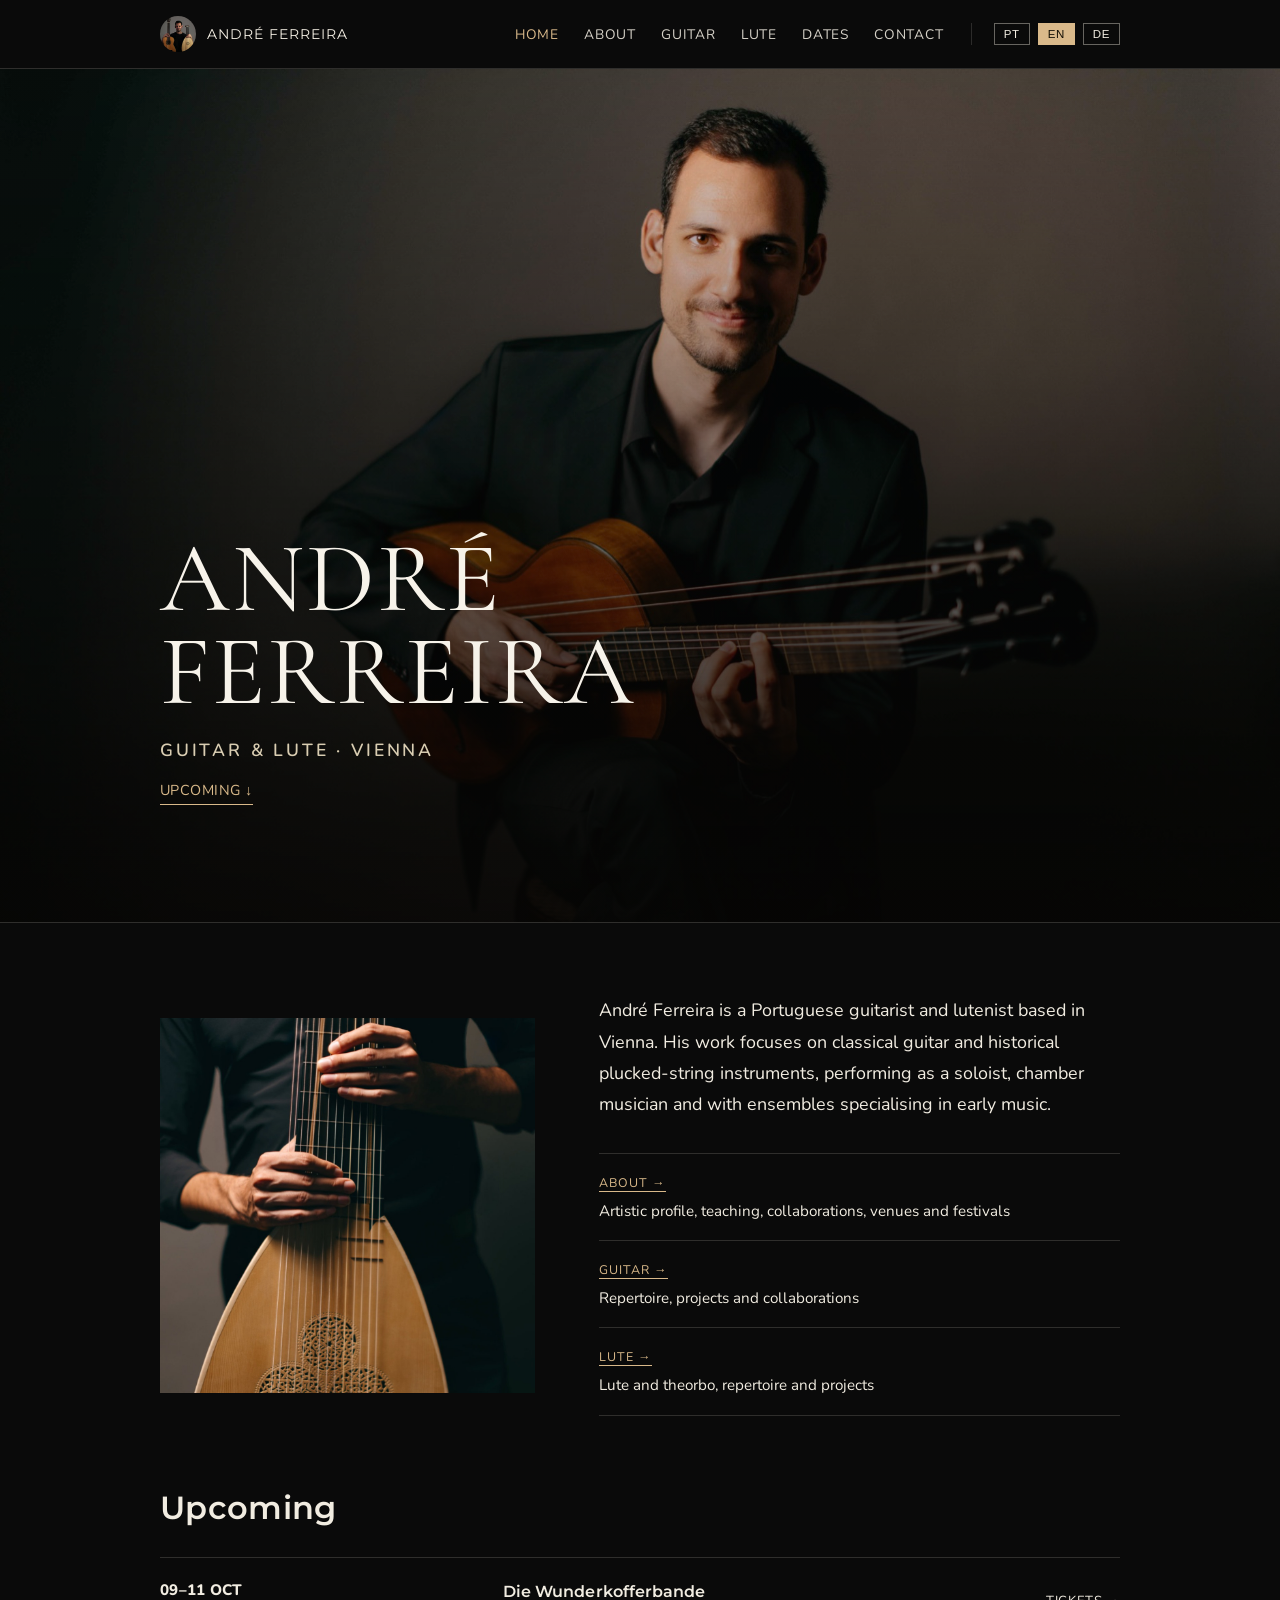
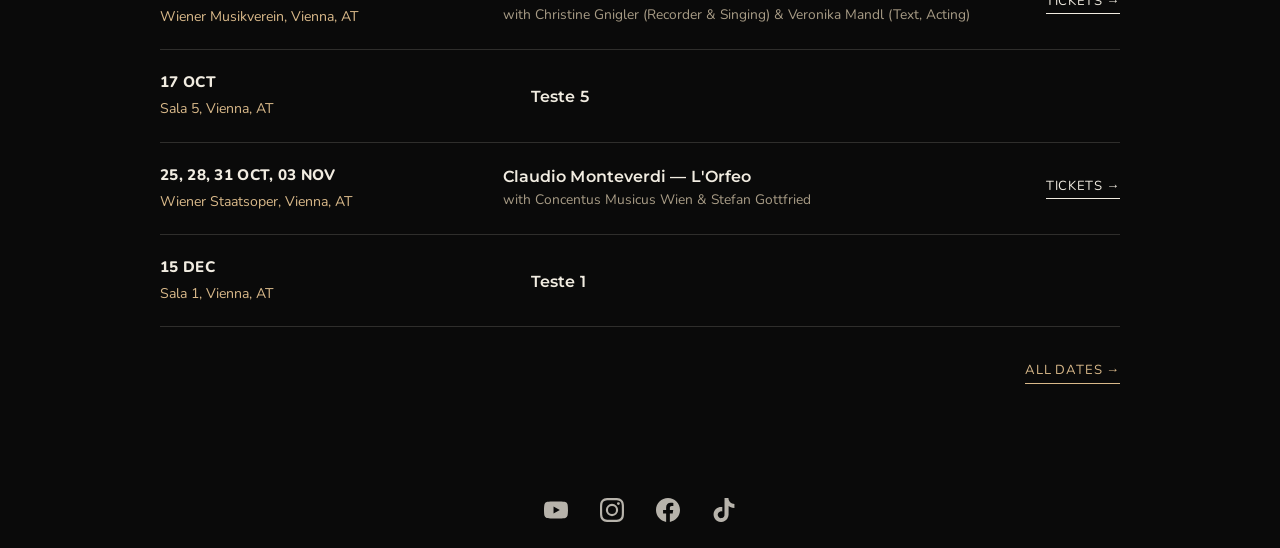
==== commit 466b7509: "card on share updated" ====
--- a/index.html
+++ b/index.html
@@ -1,7 +1,7 @@
 <!DOCTYPE html>
 <html lang="pt">
 <head>
-<title>André Ferreira — Guitarrista &amp; Alaudista</title>
+<title>André Ferreira — Guitarra &amp; Alaúde</title>
 <meta name="description" content="André Ferreira, guitarrista e alaudista português radicado em Viena. Concertos, biografia e contacto.">
 <!-- The hero photo is the LCP element. It is a CSS background, so the browser
      cannot discover it until style.css has parsed; this starts it immediately. -->
@@ -25,6 +25,32 @@
      is the plain square photo and iOS applies its own rounded mask. -->
 <link rel="apple-touch-icon" href="assets/img/apple-touch-icon.png">
 <link rel="stylesheet" href="assets/css/style.css">
+<link rel="canonical" href="https://andreferreiramusic.github.io/site/">
+<!-- Link previews (WhatsApp, Telegram, Signal, Messenger, Slack, iMessage…).
+     Title and description are the page's own <title> and meta description,
+     copied here by scripts/build.py so the wording lives in one place.
+     The URLs must be absolute — a chat app fetches the page from its own
+     servers, where a relative path resolves against nothing. -->
+<meta property="og:type" content="website">
+<meta property="og:site_name" content="André Ferreira">
+<meta property="og:locale" content="pt_PT">
+<meta property="og:locale:alternate" content="en_GB">
+<meta property="og:locale:alternate" content="de_AT">
+<meta property="og:title" content="André Ferreira — Guitarra &amp; Alaúde">
+<meta property="og:description" content="André Ferreira, guitarrista e alaudista português radicado em Viena. Concertos, biografia e contacto.">
+<meta property="og:url" content="https://andreferreiramusic.github.io/site/">
+<!-- A render of the home page, 1200x630, regenerated by scripts/og_image.py.
+     The explicit dimensions are what makes WhatsApp and Telegram draw the big
+     card instead of the small thumbnail beside the text. -->
+<meta property="og:image" content="https://andreferreiramusic.github.io/site/assets/img/og.jpg">
+<meta property="og:image:type" content="image/jpeg">
+<meta property="og:image:width" content="1200">
+<meta property="og:image:height" content="630">
+<meta property="og:image:alt" content="André Ferreira — Guitarra &amp; Alaúde · Viena">
+<meta name="twitter:card" content="summary_large_image">
+<meta name="twitter:title" content="André Ferreira — Guitarra &amp; Alaúde">
+<meta name="twitter:description" content="André Ferreira, guitarrista e alaudista português radicado em Viena. Concertos, biografia e contacto.">
+<meta name="twitter:image" content="https://andreferreiramusic.github.io/site/assets/img/og.jpg">
 <!-- head:end -->
 </head>
 <body>
@@ -108,6 +134,15 @@
         </div>
         <div class="crow">
           <div class="when">
+            <time class="date" datetime="2026-10-17" data-pt="17 OUT" data-en="17 OCT" data-de="17 OKT">17 OUT</time>
+            <div class="venue">Sala 5, Vienna, AT</div>
+          </div>
+          <div class="title">
+            <span class="tname" data-pt="Teste 5" data-en="Teste 5" data-de="Teste 5">Teste 5</span>
+          </div>
+        </div>
+        <div class="crow">
+          <div class="when">
             <time class="date" datetime="2026-10-25" data-dates="2026-10-25 2026-10-28 2026-10-31 2026-11-03" data-pt="25, 28, 31 OUT, 03 NOV" data-en="25, 28, 31 OCT, 03 NOV" data-de="25, 28, 31 OKT, 03 NOV">25, 28, 31 OUT, 03 NOV</time>
             <div class="venue">Wiener Staatsoper, Vienna, AT</div>
           </div>
@@ -119,25 +154,12 @@
         </div>
         <div class="crow">
           <div class="when">
-            <time class="date" datetime="2026-12-20" data-pt="20 DEZ" data-en="20 DEC" data-de="20 DEZ">20 DEZ</time>
-            <div class="venue">Fórum Municipal Luísa Todi, Setúbal, PT</div>
+            <time class="date" datetime="2026-12-15" data-pt="15 DEZ" data-en="15 DEC" data-de="15 DEZ">15 DEZ</time>
+            <div class="venue">Sala 1, Vienna, AT</div>
           </div>
           <div class="title">
-            <span class="tname" data-pt="Concerto de Natal" data-en="Concerto de Natal" data-de="Concerto de Natal">Concerto de Natal</span>
-            <span class="performers" data-pt="com Orquestra Metropolitana de Lisboa &amp; Rubén Dubrovsky" data-en="with Orquestra Metropolitana de Lisboa &amp; Rubén Dubrovsky" data-de="mit Orquestra Metropolitana de Lisboa &amp; Rubén Dubrovsky">com Orquestra Metropolitana de Lisboa &amp; Rubén Dubrovsky</span>
+            <span class="tname" data-pt="Teste 1" data-en="Teste 1" data-de="Teste 1">Teste 1</span>
           </div>
-          <a class="tix" href="https://www.metropolitana.pt/programacao/concerto-de-natal-13/" target="_blank" rel="noopener" data-i18n="concerts.tickets">Bilhetes →</a>
-        </div>
-        <div class="crow">
-          <div class="when">
-            <time class="date" datetime="2026-12-21" data-pt="21 DEZ" data-en="21 DEC" data-de="21 DEZ">21 DEZ</time>
-            <div class="venue">Igreja de São Roque, Lisboa, PT</div>
-          </div>
-          <div class="title">
-            <span class="tname" data-pt="Concerto de Natal" data-en="Concerto de Natal" data-de="Concerto de Natal">Concerto de Natal</span>
-            <span class="performers" data-pt="com Orquestra Metropolitana de Lisboa &amp; Rubén Dubrovsky" data-en="with Orquestra Metropolitana de Lisboa &amp; Rubén Dubrovsky" data-de="mit Orquestra Metropolitana de Lisboa &amp; Rubén Dubrovsky">com Orquestra Metropolitana de Lisboa &amp; Rubén Dubrovsky</span>
-          </div>
-          <a class="tix" href="https://www.metropolitana.pt/programacao/concerto-de-natal-14/" target="_blank" rel="noopener" data-i18n="concerts.tickets">Bilhetes →</a>
         </div>
       </div>
     <!-- events:next:end -->
--- a/assets/css/style.css
+++ b/assets/css/style.css
@@ -283,6 +283,9 @@
 .presskit .pk-desc{ font-size:.95rem; line-height:1.6; color:var(--ink); margin:0; max-width:48ch; }
 .presskit .cta{ margin-top:20px; }
 .presskit .pk-meta{ font-size:.78rem; letter-spacing:.04em; color:var(--sub); margin:12px 0 0; }
+/* Credit for the press-kit photographs, under the whole block. */
+.photo-credit{ max-width:560px; font-size:.78rem; letter-spacing:.04em; color:var(--sub);
+  margin:clamp(20px,3vw,28px) 0 0; padding-top:14px; border-top:1px solid var(--line); }
 
 .foot{ background:var(--black); color:#e9e3d5; padding:26px var(--pad); display:flex; flex-wrap:wrap; gap:12px; justify-content:center; align-items:center; font-size:.82rem; }
 .social{ list-style:none; display:flex; align-items:center; gap:32px; margin:0; padding:0; }
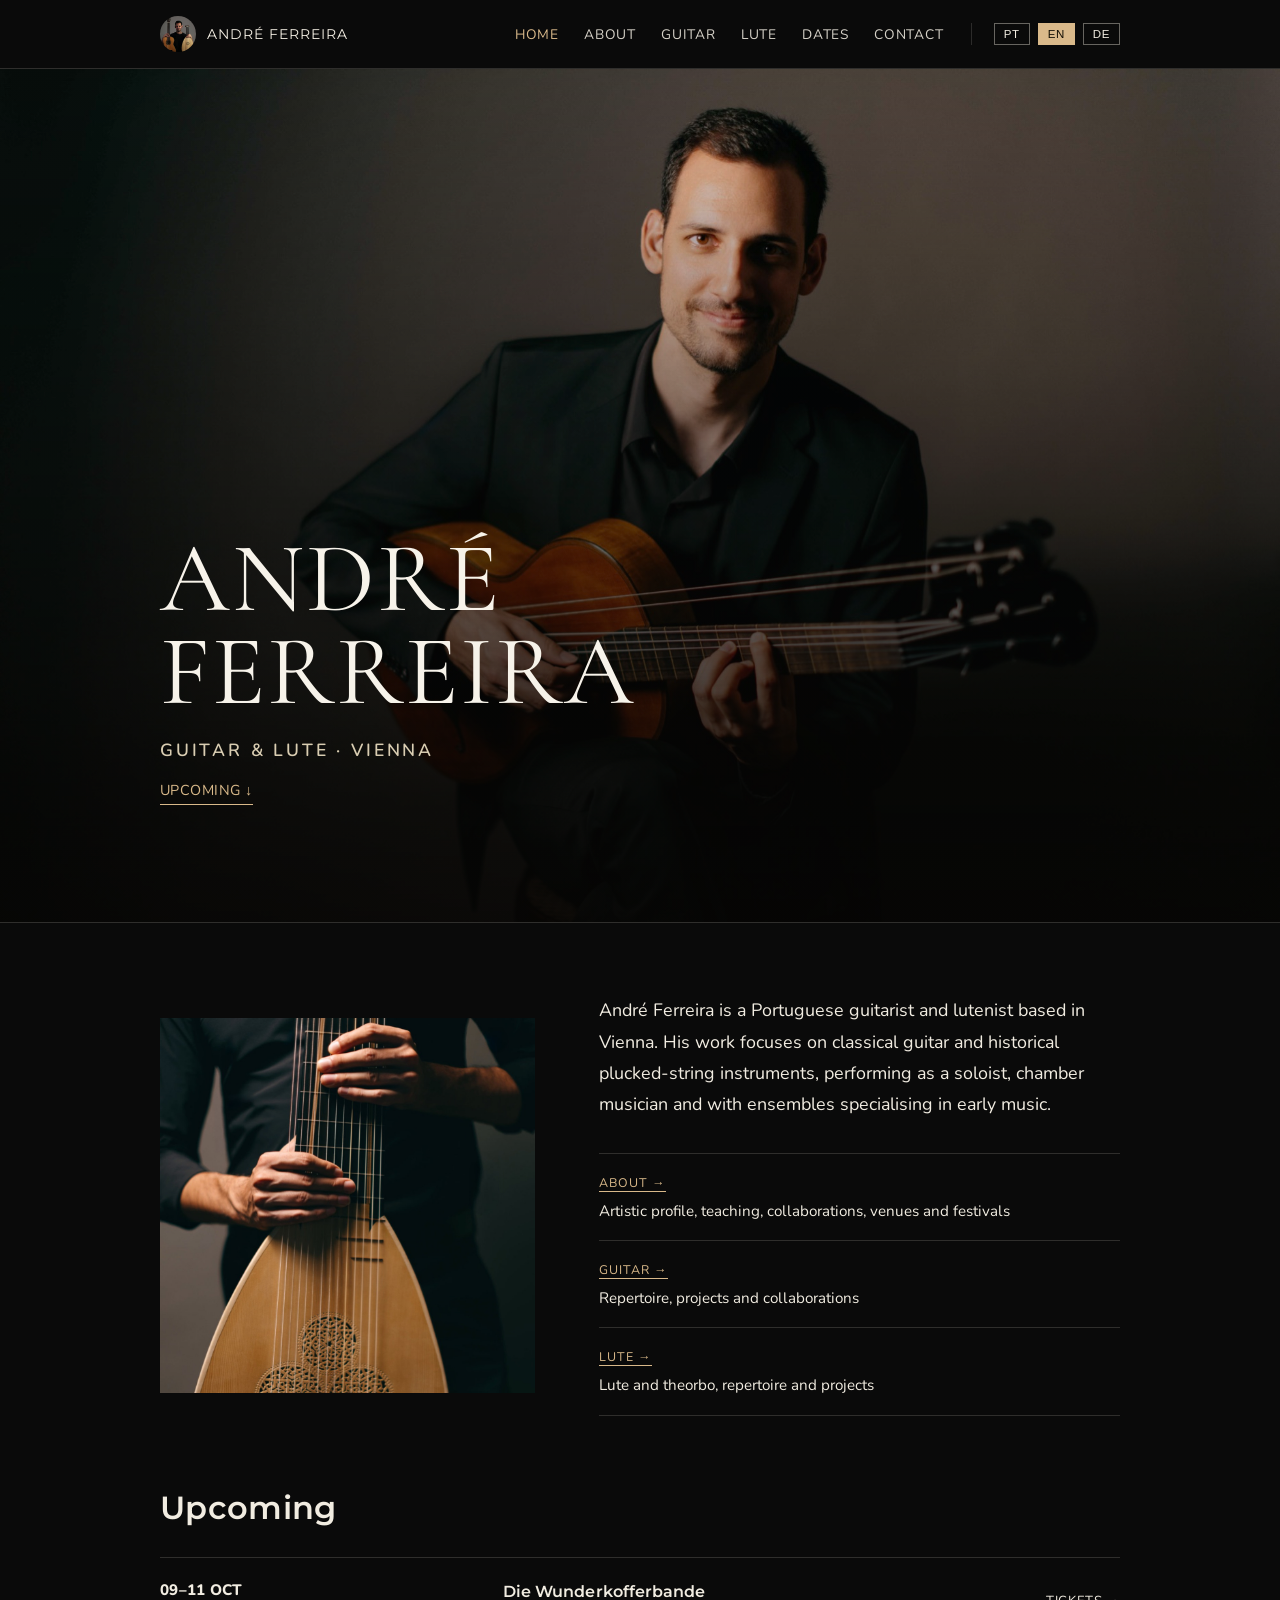
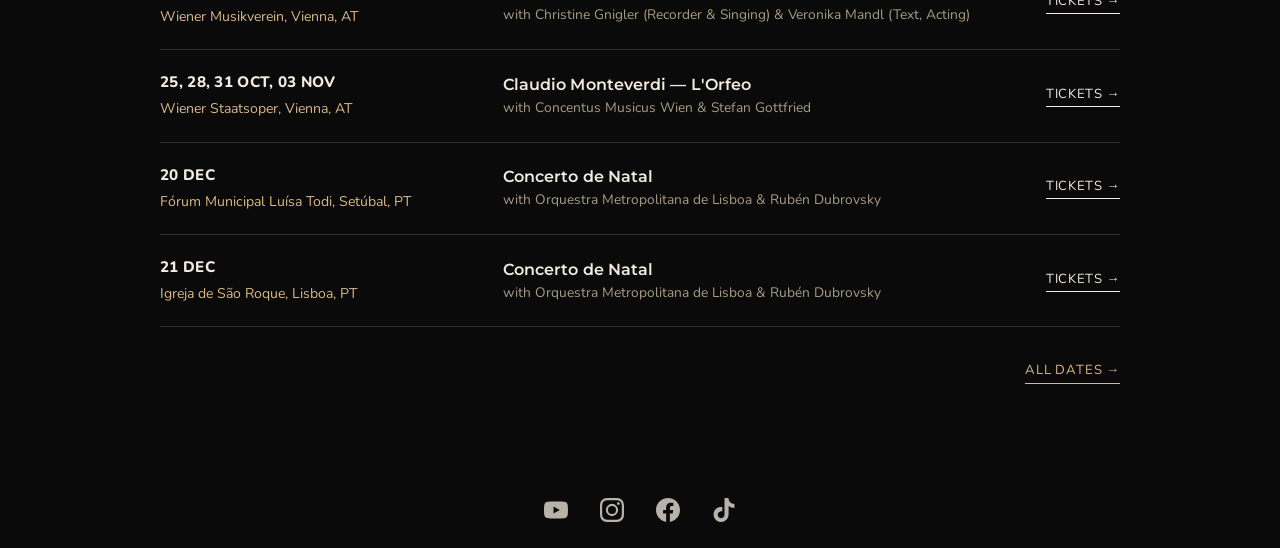
==== commit 2e4ca733: "upcoming dates correction" ====
--- a/index.html
+++ b/index.html
@@ -134,15 +134,6 @@
         </div>
         <div class="crow">
           <div class="when">
-            <time class="date" datetime="2026-10-17" data-pt="17 OUT" data-en="17 OCT" data-de="17 OKT">17 OUT</time>
-            <div class="venue">Sala 5, Vienna, AT</div>
-          </div>
-          <div class="title">
-            <span class="tname" data-pt="Teste 5" data-en="Teste 5" data-de="Teste 5">Teste 5</span>
-          </div>
-        </div>
-        <div class="crow">
-          <div class="when">
             <time class="date" datetime="2026-10-25" data-dates="2026-10-25 2026-10-28 2026-10-31 2026-11-03" data-pt="25, 28, 31 OUT, 03 NOV" data-en="25, 28, 31 OCT, 03 NOV" data-de="25, 28, 31 OKT, 03 NOV">25, 28, 31 OUT, 03 NOV</time>
             <div class="venue">Wiener Staatsoper, Vienna, AT</div>
           </div>
@@ -154,12 +145,25 @@
         </div>
         <div class="crow">
           <div class="when">
-            <time class="date" datetime="2026-12-15" data-pt="15 DEZ" data-en="15 DEC" data-de="15 DEZ">15 DEZ</time>
-            <div class="venue">Sala 1, Vienna, AT</div>
-          </div>
-          <div class="title">
-            <span class="tname" data-pt="Teste 1" data-en="Teste 1" data-de="Teste 1">Teste 1</span>
-          </div>
+            <time class="date" datetime="2026-12-20" data-pt="20 DEZ" data-en="20 DEC" data-de="20 DEZ">20 DEZ</time>
+            <div class="venue">Fórum Municipal Luísa Todi, Setúbal, PT</div>
+          </div>
+          <div class="title">
+            <span class="tname" data-pt="Concerto de Natal" data-en="Concerto de Natal" data-de="Concerto de Natal">Concerto de Natal</span>
+            <span class="performers" data-pt="com Orquestra Metropolitana de Lisboa &amp; Rubén Dubrovsky" data-en="with Orquestra Metropolitana de Lisboa &amp; Rubén Dubrovsky" data-de="mit Orquestra Metropolitana de Lisboa &amp; Rubén Dubrovsky">com Orquestra Metropolitana de Lisboa &amp; Rubén Dubrovsky</span>
+          </div>
+          <a class="tix" href="https://www.metropolitana.pt/programacao/concerto-de-natal-13/" target="_blank" rel="noopener" data-i18n="concerts.tickets">Bilhetes →</a>
+        </div>
+        <div class="crow">
+          <div class="when">
+            <time class="date" datetime="2026-12-21" data-pt="21 DEZ" data-en="21 DEC" data-de="21 DEZ">21 DEZ</time>
+            <div class="venue">Igreja de São Roque, Lisboa, PT</div>
+          </div>
+          <div class="title">
+            <span class="tname" data-pt="Concerto de Natal" data-en="Concerto de Natal" data-de="Concerto de Natal">Concerto de Natal</span>
+            <span class="performers" data-pt="com Orquestra Metropolitana de Lisboa &amp; Rubén Dubrovsky" data-en="with Orquestra Metropolitana de Lisboa &amp; Rubén Dubrovsky" data-de="mit Orquestra Metropolitana de Lisboa &amp; Rubén Dubrovsky">com Orquestra Metropolitana de Lisboa &amp; Rubén Dubrovsky</span>
+          </div>
+          <a class="tix" href="https://www.metropolitana.pt/programacao/concerto-de-natal-14/" target="_blank" rel="noopener" data-i18n="concerts.tickets">Bilhetes →</a>
         </div>
       </div>
     <!-- events:next:end -->
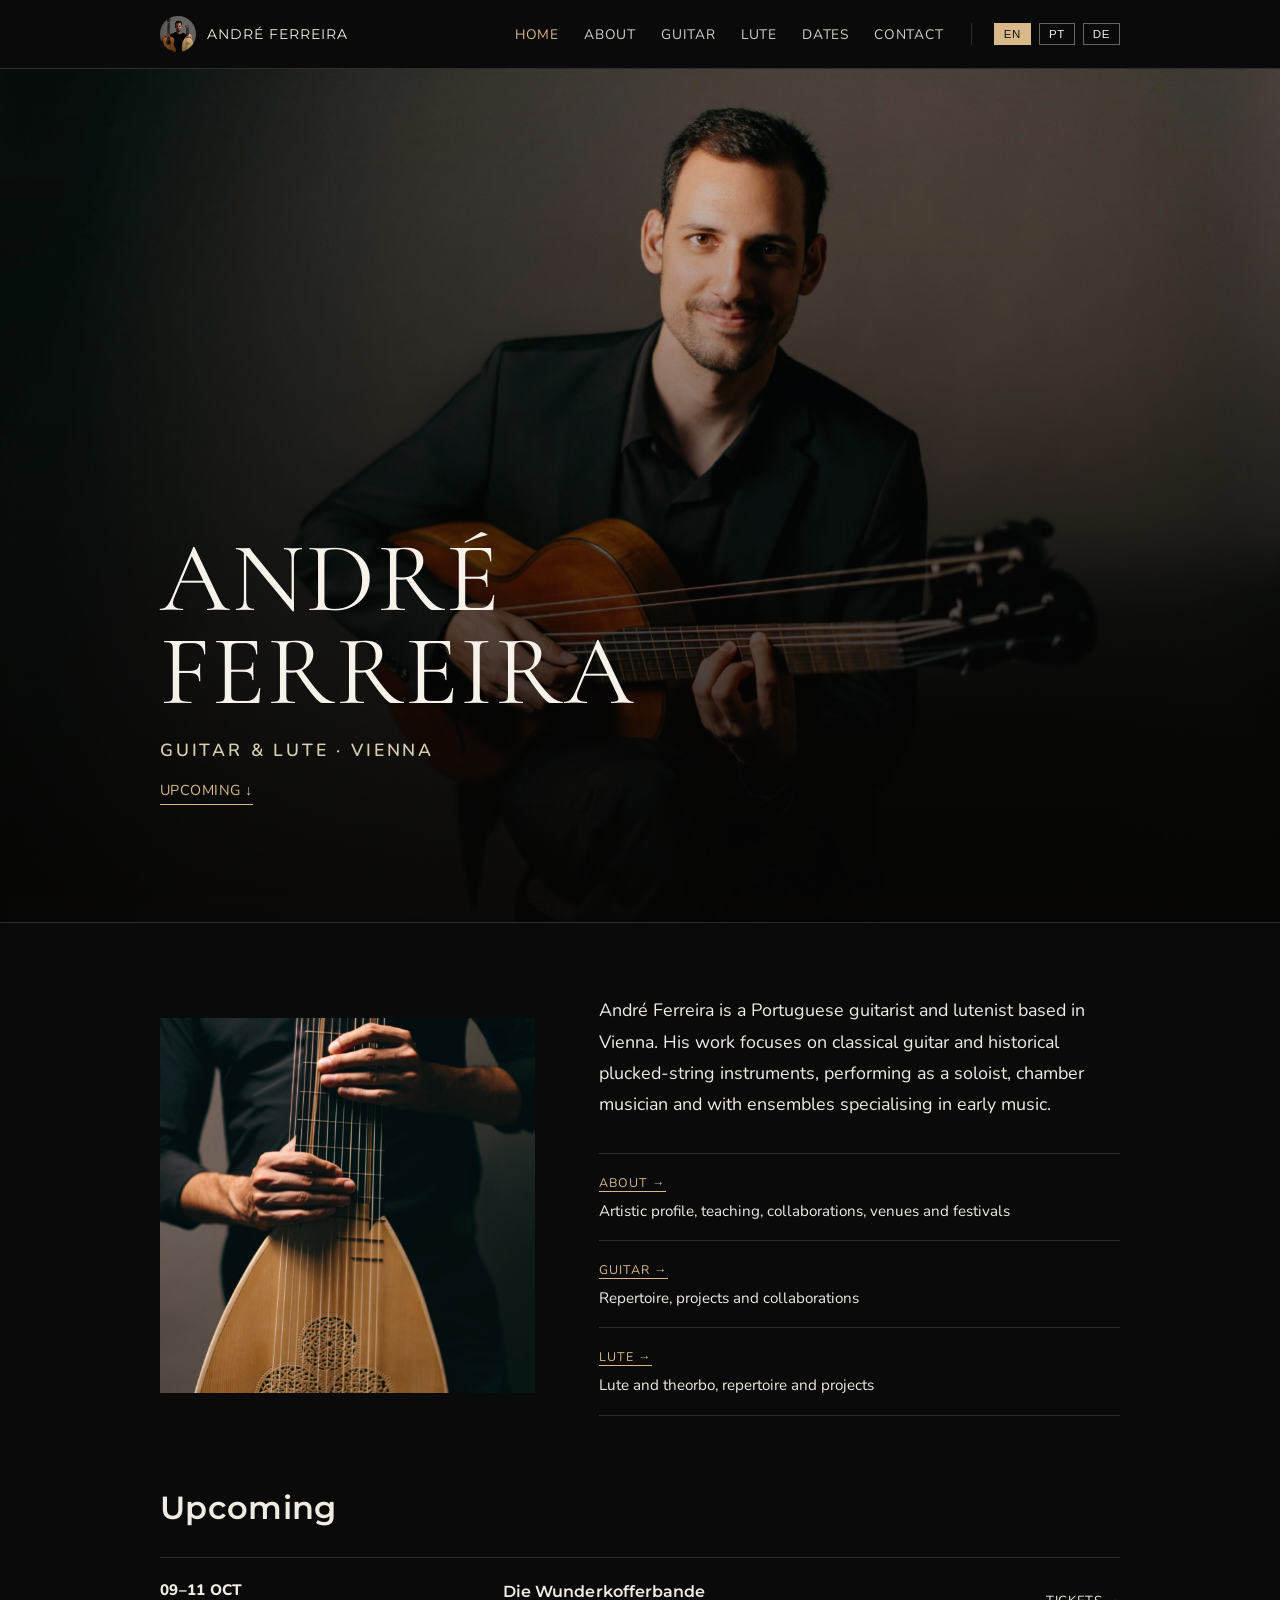
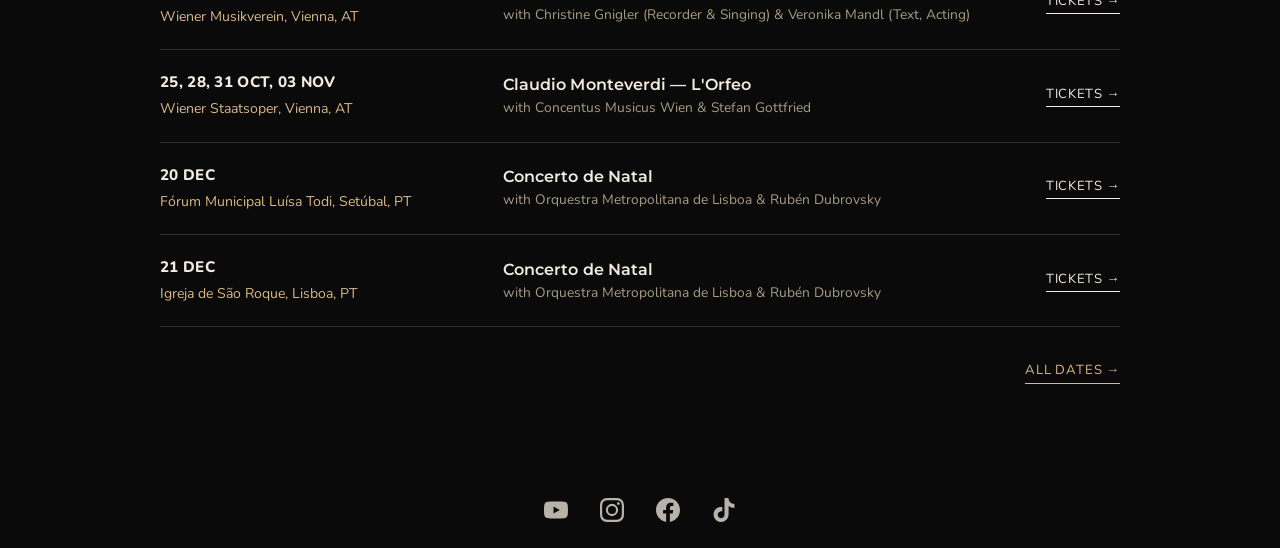
==== commit 3a993551: "changed to main language to en" ====
--- a/index.html
+++ b/index.html
@@ -1,8 +1,13 @@
 <!DOCTYPE html>
-<html lang="pt">
+<html lang="en">
 <head>
-<title>André Ferreira — Guitarra &amp; Alaúde</title>
-<meta name="description" content="André Ferreira, guitarrista e alaudista português radicado em Viena. Concertos, biografia e contacto.">
+<title>André Ferreira — Guitar &amp; Lute</title>
+<meta name="description" content="André Ferreira, Portuguese guitarist and lutenist based in Vienna. Concerts, biography and contact.">
+<!-- The grey line under the title in a WhatsApp/Telegram/Slack preview.
+     Separate from the meta description above because that one is written for
+     a search results page and this one for a chat window. Any page may carry
+     one; without it the card falls back to that page's meta description. -->
+<meta name="share-description" content="André Ferreira is a Portuguese guitarist and lutenist based in Vienna.">
 <!-- The hero photo is the LCP element. It is a CSS background, so the browser
      cannot discover it until style.css has parsed; this starts it immediately. -->
 <link rel="preload" as="image" href="assets/img/hero.jpg" fetchpriority="high">
@@ -33,23 +38,24 @@
      servers, where a relative path resolves against nothing. -->
 <meta property="og:type" content="website">
 <meta property="og:site_name" content="André Ferreira">
-<meta property="og:locale" content="pt_PT">
-<meta property="og:locale:alternate" content="en_GB">
+<meta property="og:locale" content="en_GB">
+<meta property="og:locale:alternate" content="pt_PT">
 <meta property="og:locale:alternate" content="de_AT">
-<meta property="og:title" content="André Ferreira — Guitarra &amp; Alaúde">
-<meta property="og:description" content="André Ferreira, guitarrista e alaudista português radicado em Viena. Concertos, biografia e contacto.">
+<meta property="og:title" content="André Ferreira — Guitar &amp; Lute">
+<meta property="og:description" content="André Ferreira is a Portuguese guitarist and lutenist based in Vienna.">
 <meta property="og:url" content="https://andreferreiramusic.github.io/site/">
-<!-- A render of the home page, 1200x630, regenerated by scripts/og_image.py.
-     The explicit dimensions are what makes WhatsApp and Telegram draw the big
-     card instead of the small thumbnail beside the text. -->
+<!-- The hero photo below the navbar, at its own 3:2 — 1200x800, regenerated
+     by scripts/og_image.py. The explicit dimensions are what makes WhatsApp
+     and Telegram draw the big card instead of the small thumbnail beside the
+     text, and they have to match the file or the apps lay it out wrongly. -->
 <meta property="og:image" content="https://andreferreiramusic.github.io/site/assets/img/og.jpg">
 <meta property="og:image:type" content="image/jpeg">
 <meta property="og:image:width" content="1200">
-<meta property="og:image:height" content="630">
-<meta property="og:image:alt" content="André Ferreira — Guitarra &amp; Alaúde · Viena">
+<meta property="og:image:height" content="800">
+<meta property="og:image:alt" content="André Ferreira — Guitar &amp; Lute · Vienna">
 <meta name="twitter:card" content="summary_large_image">
-<meta name="twitter:title" content="André Ferreira — Guitarra &amp; Alaúde">
-<meta name="twitter:description" content="André Ferreira, guitarrista e alaudista português radicado em Viena. Concertos, biografia e contacto.">
+<meta name="twitter:title" content="André Ferreira — Guitar &amp; Lute">
+<meta name="twitter:description" content="André Ferreira is a Portuguese guitarist and lutenist based in Vienna.">
 <meta name="twitter:image" content="https://andreferreiramusic.github.io/site/assets/img/og.jpg">
 <!-- head:end -->
 </head>
@@ -67,15 +73,17 @@
       <span></span><span></span><span></span>
     </button>
     <nav class="menu" id="menu">
-      <a href="index.html" aria-current="page" data-i18n="nav.home">Início</a>
-      <a href="pages/about.html" data-i18n="nav.about">Sobre</a>
-      <a href="pages/guitar.html" data-i18n="nav.guitar">Guitarra</a>
-      <a href="pages/lute.html" data-i18n="nav.lute">Alaúde</a>
-      <a href="pages/dates.html" data-i18n="nav.dates">Datas</a>
-      <a href="pages/contact.html" data-i18n="nav.contact">Contacto</a>
+      <a href="index.html" aria-current="page" data-i18n="nav.home">Home</a>
+      <a href="pages/about.html" data-i18n="nav.about">About</a>
+      <a href="pages/guitar.html" data-i18n="nav.guitar">Guitar</a>
+      <a href="pages/lute.html" data-i18n="nav.lute">Lute</a>
+      <a href="pages/dates.html" data-i18n="nav.dates">Dates</a>
+      <a href="pages/contact.html" data-i18n="nav.contact">Contact</a>
+      <!-- English first and pressed: it is the site's own language, the one
+           written into the HTML. main.js re-presses whichever it settles on. -->
       <div class="langs">
-        <button data-lang="pt" aria-pressed="true">PT</button>
-        <button data-lang="en" aria-pressed="false">EN</button>
+        <button data-lang="en" aria-pressed="true">EN</button>
+        <button data-lang="pt" aria-pressed="false">PT</button>
         <button data-lang="de" aria-pressed="false">DE</button>
       </div>
     </nav>
@@ -85,89 +93,89 @@
   <section class="hero">
     <div class="hero-inner">
       <h1 data-i18n="hero.name">André<br>Ferreira</h1>
-      <p class="eyebrow" data-i18n="hero.eyebrow">Guitarra &amp; Alaúde · Viena</p>
-      <a class="cta" href="#concerts" data-i18n="hero.cta">Próximas datas ↓</a>
+      <p class="eyebrow" data-i18n="hero.eyebrow">Guitar &amp; Lute · Vienna</p>
+      <a class="cta" href="#concerts" data-i18n="hero.cta">Upcoming ↓</a>
     </div>
   </section>
 
   <section class="intro">
     <div class="intro-photo">
-      <img src="assets/img/bio.jpg" alt="André Ferreira a tocar alaúde" loading="lazy">
+      <img src="assets/img/bio.jpg" alt="André Ferreira playing the lute" loading="lazy">
     </div>
     <div class="intro-body">
       <div class="intro-text" data-i18n="home.about">
       <!-- text:home.about:start -->
-      <p>André Ferreira é guitarrista e alaudista português, com base em Viena. Dedica-se à guitarra clássica e aos instrumentos históricos de corda dedilhada, apresentando-se a solo, em música de câmara e com agrupamentos especializados em música antiga.</p>
+      <p>André Ferreira is a Portuguese guitarist and lutenist based in Vienna. His work focuses on classical guitar and historical plucked-string instruments, performing as a soloist, chamber musician and with ensembles specialising in early music.</p>
       <!-- text:home.about:end -->
     </div>
       <div class="intro-links">
         <a class="ilink" href="pages/about.html">
-          <span class="ilabel" data-i18n="nav.about">Sobre</span>
-          <span class="idesc" data-i18n="home.about.d">Percurso artístico, ensino, colaborações, salas e festivais</span>
+          <span class="ilabel" data-i18n="nav.about">About</span>
+          <span class="idesc" data-i18n="home.about.d">Artistic profile, teaching, collaborations, venues and festivals</span>
         </a>
         <a class="ilink" href="pages/guitar.html">
-          <span class="ilabel" data-i18n="nav.guitar">Guitarra</span>
-          <span class="idesc" data-i18n="home.guitar.d">Repertório, projetos e colaborações</span>
+          <span class="ilabel" data-i18n="nav.guitar">Guitar</span>
+          <span class="idesc" data-i18n="home.guitar.d">Repertoire, projects and collaborations</span>
         </a>
         <a class="ilink" href="pages/lute.html">
-          <span class="ilabel" data-i18n="nav.lute">Alaúde</span>
-          <span class="idesc" data-i18n="home.lute.d">Alaúde e tiorba, repertório e projetos</span>
+          <span class="ilabel" data-i18n="nav.lute">Lute</span>
+          <span class="idesc" data-i18n="home.lute.d">Lute and theorbo, repertoire and projects</span>
         </a>
       </div>
     </div>
   </section>
 
   <section class="concerts-wrap" id="concerts">
-    <h2 data-i18n="home.dates.h">Próximas datas</h2>
+    <h2 data-i18n="home.dates.h">Upcoming</h2>
     <!-- events:next:start -->
       <div class="clist">
         <div class="crow">
           <div class="when">
-            <time class="date" datetime="2026-10-09" data-end="2026-10-11" data-pt="09–11 OUT" data-en="09–11 OCT" data-de="09–11 OKT">09–11 OUT</time>
+            <time class="date" datetime="2026-10-09" data-end="2026-10-11" data-pt="09–11 OUT" data-en="09–11 OCT" data-de="09–11 OKT">09–11 OCT</time>
             <div class="venue">Wiener Musikverein, Vienna, AT</div>
           </div>
           <div class="title">
             <span class="tname" data-pt="Die Wunderkofferbande" data-en="Die Wunderkofferbande" data-de="Die Wunderkofferbande">Die Wunderkofferbande</span>
-            <span class="performers" data-pt="com Christine Gnigler (Recorder &amp; Singing) &amp; Veronika Mandl (Text, Acting)" data-en="with Christine Gnigler (Recorder &amp; Singing) &amp; Veronika Mandl (Text, Acting)" data-de="mit Christine Gnigler (Recorder &amp; Singing) &amp; Veronika Mandl (Text, Acting)">com Christine Gnigler (Recorder &amp; Singing) &amp; Veronika Mandl (Text, Acting)</span>
-          </div>
-          <a class="tix" href="https://musikverein.at/konzert/?id=000e0e8f" target="_blank" rel="noopener" data-i18n="concerts.tickets">Bilhetes →</a>
-        </div>
-        <div class="crow">
-          <div class="when">
-            <time class="date" datetime="2026-10-25" data-dates="2026-10-25 2026-10-28 2026-10-31 2026-11-03" data-pt="25, 28, 31 OUT, 03 NOV" data-en="25, 28, 31 OCT, 03 NOV" data-de="25, 28, 31 OKT, 03 NOV">25, 28, 31 OUT, 03 NOV</time>
+            <span class="performers" data-pt="com Christine Gnigler (Recorder &amp; Singing) &amp; Veronika Mandl (Text, Acting)" data-en="with Christine Gnigler (Recorder &amp; Singing) &amp; Veronika Mandl (Text, Acting)" data-de="mit Christine Gnigler (Recorder &amp; Singing) &amp; Veronika Mandl (Text, Acting)">with Christine Gnigler (Recorder &amp; Singing) &amp; Veronika Mandl (Text, Acting)</span>
+          </div>
+          <a class="tix" href="https://musikverein.at/konzert/?id=000e0e8f" target="_blank" rel="noopener" data-i18n="concerts.tickets">Tickets →</a>
+        </div>
+        <div class="crow">
+          <div class="when">
+            <time class="date" datetime="2026-10-25" data-dates="2026-10-25 2026-10-28 2026-10-31 2026-11-03" data-pt="25, 28, 31 OUT, 03 NOV" data-en="25, 28, 31 OCT, 03 NOV" data-de="25, 28, 31 OKT, 03 NOV">25, 28, 31 OCT, 03 NOV</time>
             <div class="venue">Wiener Staatsoper, Vienna, AT</div>
           </div>
           <div class="title">
             <span class="tname" data-pt="Claudio Monteverdi — L&#x27;Orfeo" data-en="Claudio Monteverdi — L&#x27;Orfeo" data-de="Claudio Monteverdi — L&#x27;Orfeo">Claudio Monteverdi — L&#x27;Orfeo</span>
-            <span class="performers" data-pt="com Concentus Musicus Wien &amp; Stefan Gottfried" data-en="with Concentus Musicus Wien &amp; Stefan Gottfried" data-de="mit Concentus Musicus Wien &amp; Stefan Gottfried">com Concentus Musicus Wien &amp; Stefan Gottfried</span>
-          </div>
-          <a class="tix" href="https://www.wiener-staatsoper.at/kalender/detail/lorfeo/2026-10-28/" target="_blank" rel="noopener" data-i18n="concerts.tickets">Bilhetes →</a>
-        </div>
-        <div class="crow">
-          <div class="when">
-            <time class="date" datetime="2026-12-20" data-pt="20 DEZ" data-en="20 DEC" data-de="20 DEZ">20 DEZ</time>
+            <span class="performers" data-pt="com Concentus Musicus Wien &amp; Stefan Gottfried" data-en="with Concentus Musicus Wien &amp; Stefan Gottfried" data-de="mit Concentus Musicus Wien &amp; Stefan Gottfried">with Concentus Musicus Wien &amp; Stefan Gottfried</span>
+          </div>
+          <a class="tix" href="https://www.wiener-staatsoper.at/kalender/detail/lorfeo/2026-10-28/" target="_blank" rel="noopener" data-i18n="concerts.tickets">Tickets →</a>
+        </div>
+        <div class="crow">
+          <div class="when">
+            <time class="date" datetime="2026-12-20" data-pt="20 DEZ" data-en="20 DEC" data-de="20 DEZ">20 DEC</time>
             <div class="venue">Fórum Municipal Luísa Todi, Setúbal, PT</div>
           </div>
           <div class="title">
             <span class="tname" data-pt="Concerto de Natal" data-en="Concerto de Natal" data-de="Concerto de Natal">Concerto de Natal</span>
-            <span class="performers" data-pt="com Orquestra Metropolitana de Lisboa &amp; Rubén Dubrovsky" data-en="with Orquestra Metropolitana de Lisboa &amp; Rubén Dubrovsky" data-de="mit Orquestra Metropolitana de Lisboa &amp; Rubén Dubrovsky">com Orquestra Metropolitana de Lisboa &amp; Rubén Dubrovsky</span>
-          </div>
-          <a class="tix" href="https://www.metropolitana.pt/programacao/concerto-de-natal-13/" target="_blank" rel="noopener" data-i18n="concerts.tickets">Bilhetes →</a>
-        </div>
-        <div class="crow">
-          <div class="when">
-            <time class="date" datetime="2026-12-21" data-pt="21 DEZ" data-en="21 DEC" data-de="21 DEZ">21 DEZ</time>
+            <span class="performers" data-pt="com Orquestra Metropolitana de Lisboa &amp; Rubén Dubrovsky" data-en="with Orquestra Metropolitana de Lisboa &amp; Rubén Dubrovsky" data-de="mit Orquestra Metropolitana de Lisboa &amp; Rubén Dubrovsky">with Orquestra Metropolitana de Lisboa &amp; Rubén Dubrovsky</span>
+          </div>
+          <a class="tix" href="https://www.metropolitana.pt/programacao/concerto-de-natal-13/" target="_blank" rel="noopener" data-i18n="concerts.tickets">Tickets →</a>
+        </div>
+        <div class="crow">
+          <div class="when">
+            <time class="date" datetime="2026-12-21" data-pt="21 DEZ" data-en="21 DEC" data-de="21 DEZ">21 DEC</time>
             <div class="venue">Igreja de São Roque, Lisboa, PT</div>
           </div>
           <div class="title">
             <span class="tname" data-pt="Concerto de Natal" data-en="Concerto de Natal" data-de="Concerto de Natal">Concerto de Natal</span>
-            <span class="performers" data-pt="com Orquestra Metropolitana de Lisboa &amp; Rubén Dubrovsky" data-en="with Orquestra Metropolitana de Lisboa &amp; Rubén Dubrovsky" data-de="mit Orquestra Metropolitana de Lisboa &amp; Rubén Dubrovsky">com Orquestra Metropolitana de Lisboa &amp; Rubén Dubrovsky</span>
-          </div>
-          <a class="tix" href="https://www.metropolitana.pt/programacao/concerto-de-natal-14/" target="_blank" rel="noopener" data-i18n="concerts.tickets">Bilhetes →</a>
+            <span class="performers" data-pt="com Orquestra Metropolitana de Lisboa &amp; Rubén Dubrovsky" data-en="with Orquestra Metropolitana de Lisboa &amp; Rubén Dubrovsky" data-de="mit Orquestra Metropolitana de Lisboa &amp; Rubén Dubrovsky">with Orquestra Metropolitana de Lisboa &amp; Rubén Dubrovsky</span>
+          </div>
+          <a class="tix" href="https://www.metropolitana.pt/programacao/concerto-de-natal-14/" target="_blank" rel="noopener" data-i18n="concerts.tickets">Tickets →</a>
         </div>
       </div>
     <!-- events:next:end -->
-    <a class="cta cta-block" href="pages/dates.html" data-i18n="home.dates.all">Todas as datas →</a>
+    <a class="cta cta-block" href="pages/dates.html" data-i18n="home.dates.all">All dates →</a>
   </section>
 
 
--- a/assets/css/style.css
+++ b/assets/css/style.css
@@ -181,12 +181,16 @@
 .video-thumb img{ width:100%; height:100%; object-fit:cover; }
 .video-thumb .play{ position:absolute; inset:0; margin:auto; width:64px; height:64px; border-radius:50%; background:rgba(243,239,230,.92); display:flex; align-items:center; justify-content:center; transition:background .15s; }
 .video-thumb .play svg{ width:20px; height:20px; fill:#141005; margin-left:3px; }
-.video-thumb:hover .play, .video-thumb:focus-visible .play{ background:var(--wood); }
+.video-thumb:focus-visible .play{ background:var(--wood); }
+/* Only where a pointer can actually hover. On a touch screen Safari may spend
+   the first tap turning the hover state on rather than firing the click, so a
+   hover rule on the play button costs an iPhone a tap. */
+@media(hover:hover){ .video-thumb:hover .play{ background:var(--wood); } }
 /* replaces .video-thumb once play is pressed */
 .video-player{ position:relative; aspect-ratio:16/9; overflow:hidden; background:#000; }
 .video-player iframe{ position:absolute; inset:0; width:100%; height:100%; border:0; }
 .video-caption{ display:flex; justify-content:space-between; align-items:baseline; gap:12px; padding-top:14px; flex-wrap:wrap; }
-.video-caption .vt{ font-size:1.02rem; font-weight:700; }
+.video-caption .vt{ font-size:1.02rem; }
 .video-caption .vl{ text-decoration:none; font-size:.82rem; letter-spacing:.05em; text-transform:uppercase; border-bottom:1px solid var(--ink); padding-bottom:3px; white-space:nowrap; }
 .prose{ max-width:60ch; font-size:1.05rem; line-height:1.7; }
 .split .prose{ max-width:none; }
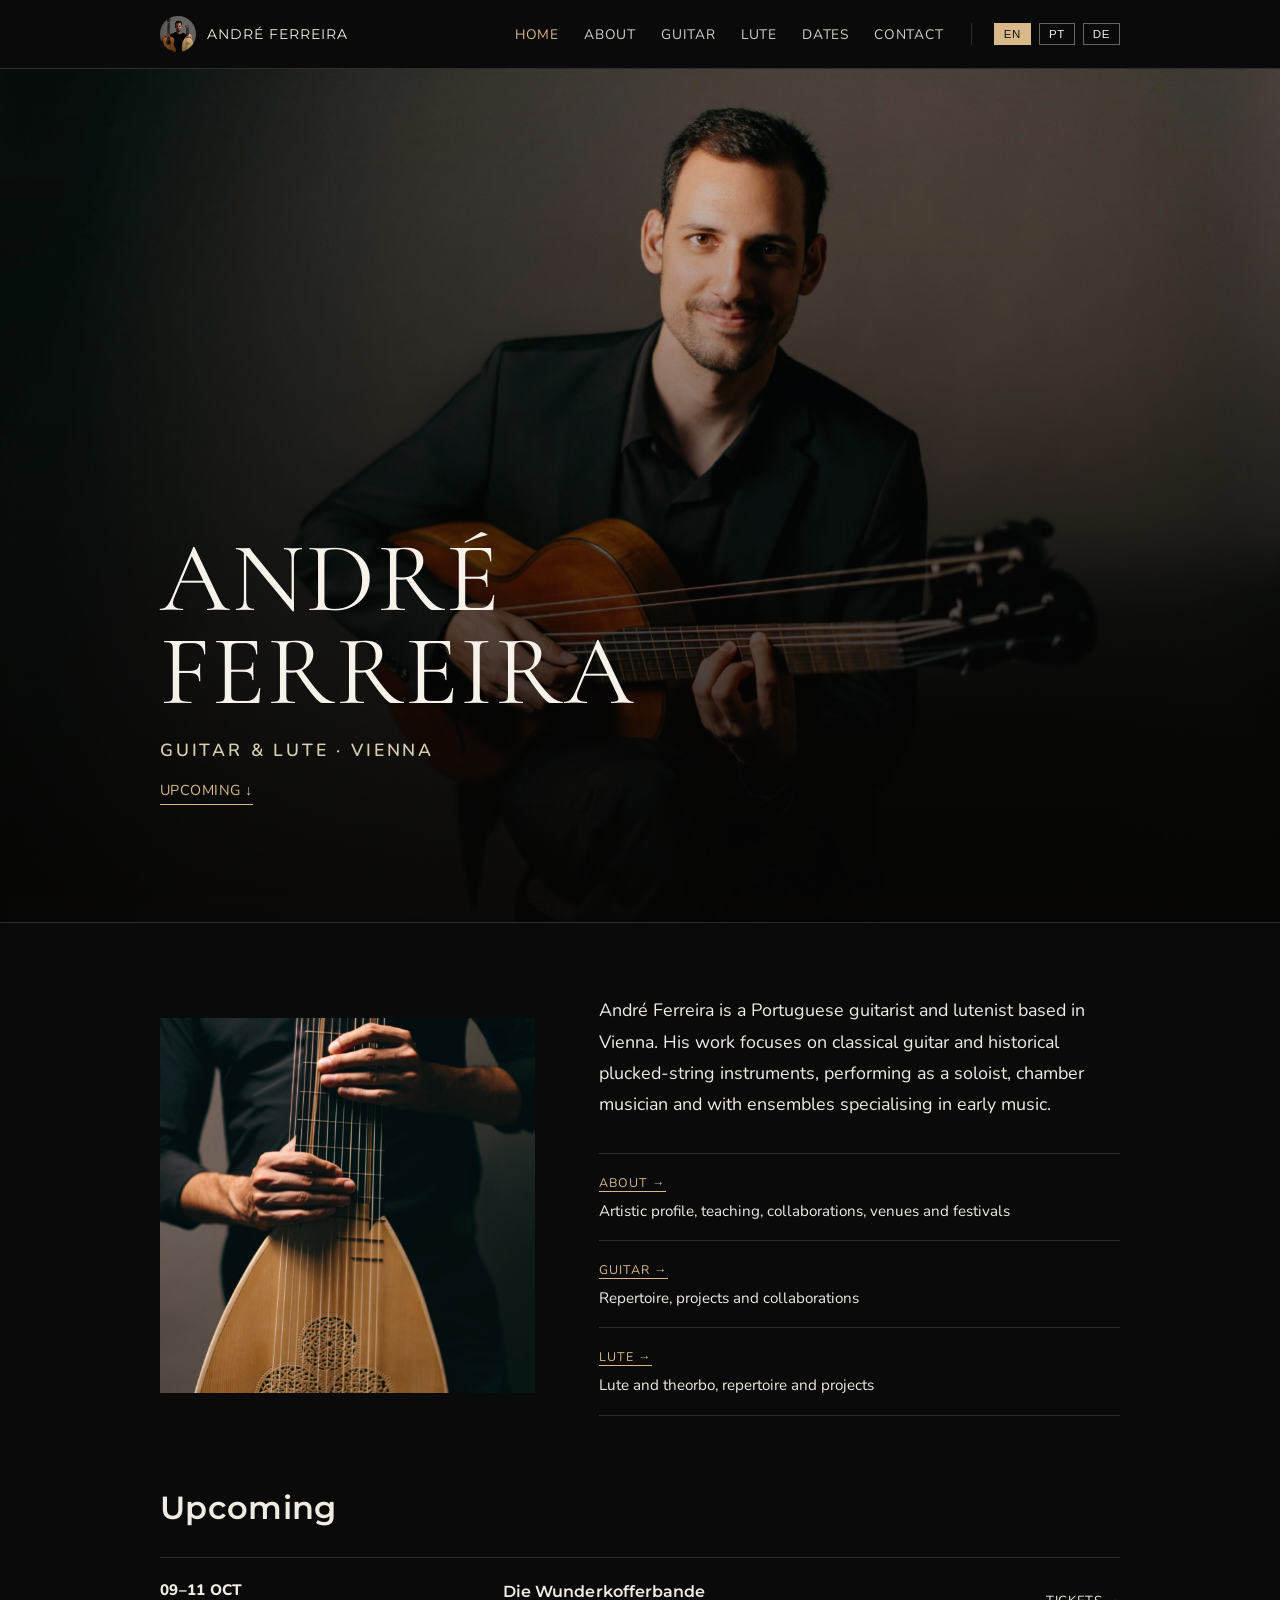
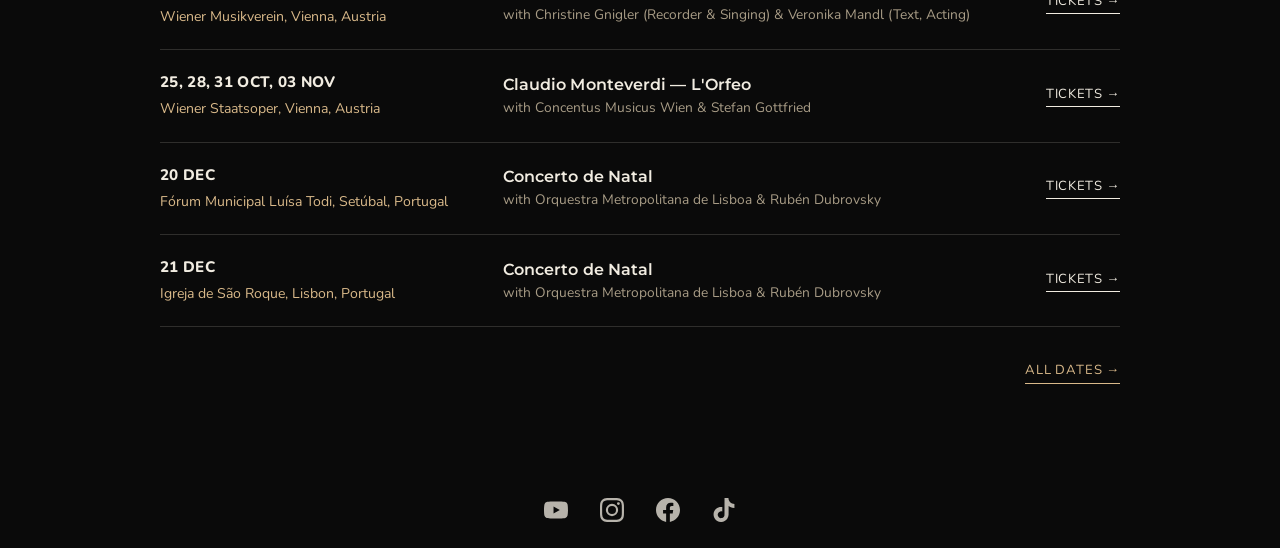
==== commit aacd7bf4: "cities and countries now have 3 languanges on events.csv" ====
--- a/index.html
+++ b/index.html
@@ -132,7 +132,7 @@
         <div class="crow">
           <div class="when">
             <time class="date" datetime="2026-10-09" data-end="2026-10-11" data-pt="09–11 OUT" data-en="09–11 OCT" data-de="09–11 OKT">09–11 OCT</time>
-            <div class="venue">Wiener Musikverein, Vienna, AT</div>
+            <div class="venue" data-pt="Wiener Musikverein, Viena, Áustria" data-en="Wiener Musikverein, Vienna, Austria" data-de="Wiener Musikverein, Wien, Österreich">Wiener Musikverein, Vienna, Austria</div>
           </div>
           <div class="title">
             <span class="tname" data-pt="Die Wunderkofferbande" data-en="Die Wunderkofferbande" data-de="Die Wunderkofferbande">Die Wunderkofferbande</span>
@@ -143,7 +143,7 @@
         <div class="crow">
           <div class="when">
             <time class="date" datetime="2026-10-25" data-dates="2026-10-25 2026-10-28 2026-10-31 2026-11-03" data-pt="25, 28, 31 OUT, 03 NOV" data-en="25, 28, 31 OCT, 03 NOV" data-de="25, 28, 31 OKT, 03 NOV">25, 28, 31 OCT, 03 NOV</time>
-            <div class="venue">Wiener Staatsoper, Vienna, AT</div>
+            <div class="venue" data-pt="Wiener Staatsoper, Viena, Áustria" data-en="Wiener Staatsoper, Vienna, Austria" data-de="Wiener Staatsoper, Wien, Österreich">Wiener Staatsoper, Vienna, Austria</div>
           </div>
           <div class="title">
             <span class="tname" data-pt="Claudio Monteverdi — L&#x27;Orfeo" data-en="Claudio Monteverdi — L&#x27;Orfeo" data-de="Claudio Monteverdi — L&#x27;Orfeo">Claudio Monteverdi — L&#x27;Orfeo</span>
@@ -154,7 +154,7 @@
         <div class="crow">
           <div class="when">
             <time class="date" datetime="2026-12-20" data-pt="20 DEZ" data-en="20 DEC" data-de="20 DEZ">20 DEC</time>
-            <div class="venue">Fórum Municipal Luísa Todi, Setúbal, PT</div>
+            <div class="venue" data-pt="Fórum Municipal Luísa Todi, Setúbal, Portugal" data-en="Fórum Municipal Luísa Todi, Setúbal, Portugal" data-de="Fórum Municipal Luísa Todi, Setúbal, Portugal">Fórum Municipal Luísa Todi, Setúbal, Portugal</div>
           </div>
           <div class="title">
             <span class="tname" data-pt="Concerto de Natal" data-en="Concerto de Natal" data-de="Concerto de Natal">Concerto de Natal</span>
@@ -165,7 +165,7 @@
         <div class="crow">
           <div class="when">
             <time class="date" datetime="2026-12-21" data-pt="21 DEZ" data-en="21 DEC" data-de="21 DEZ">21 DEC</time>
-            <div class="venue">Igreja de São Roque, Lisboa, PT</div>
+            <div class="venue" data-pt="Igreja de São Roque, Lisboa, Portugal" data-en="Igreja de São Roque, Lisbon, Portugal" data-de="Igreja de São Roque, Lissabon, Portugal">Igreja de São Roque, Lisbon, Portugal</div>
           </div>
           <div class="title">
             <span class="tname" data-pt="Concerto de Natal" data-en="Concerto de Natal" data-de="Concerto de Natal">Concerto de Natal</span>
